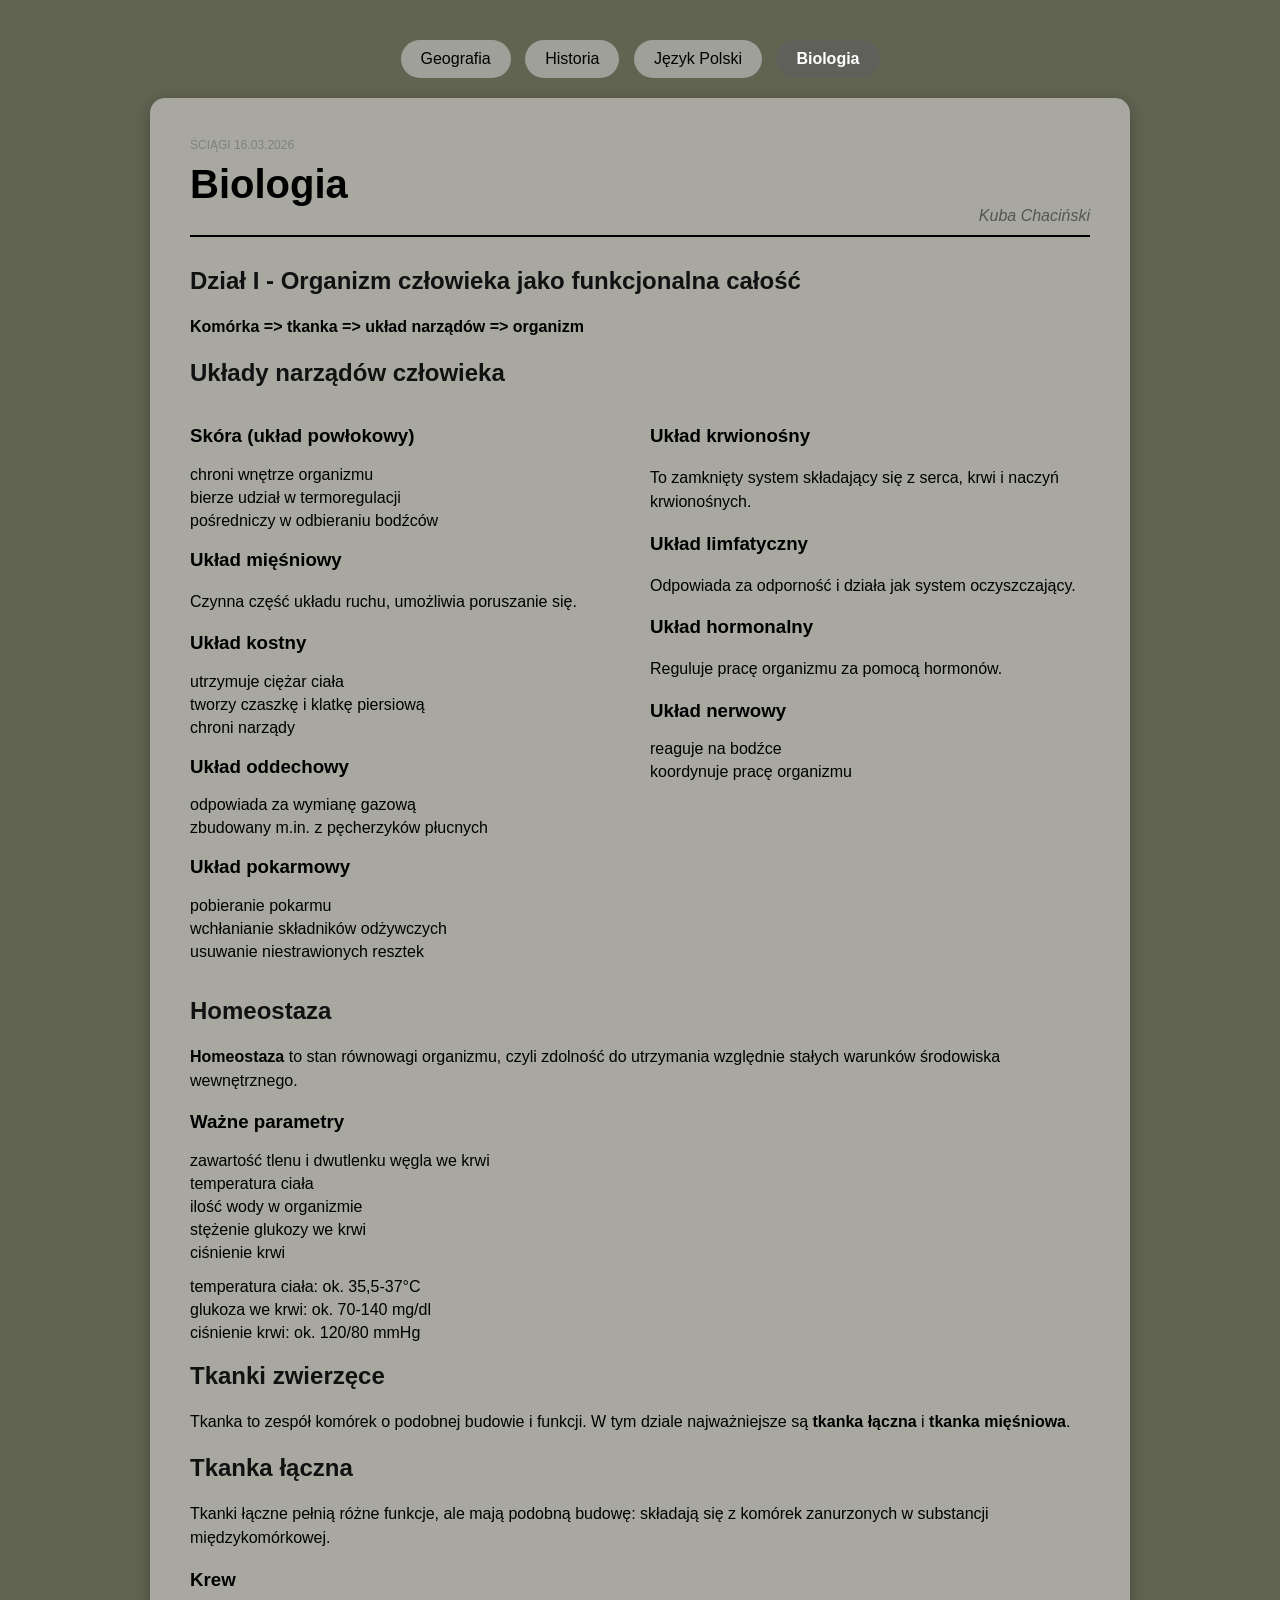
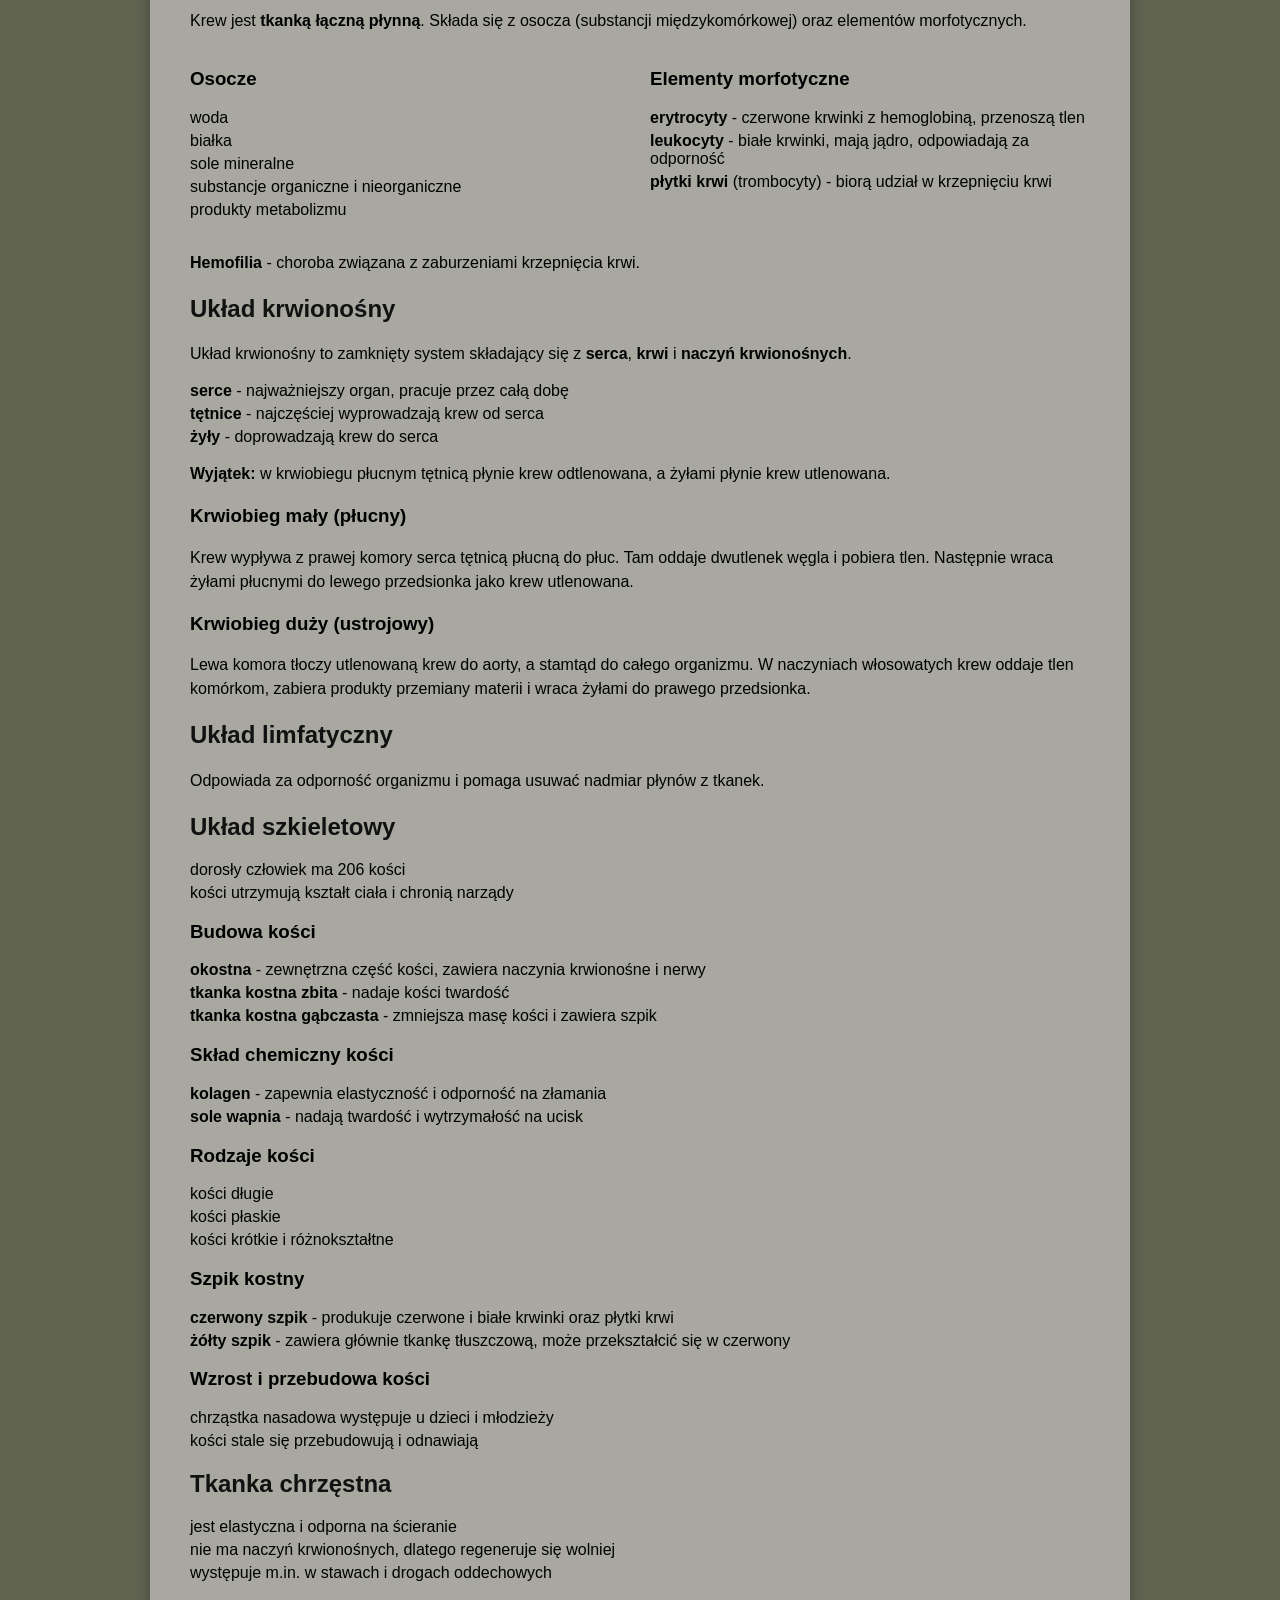
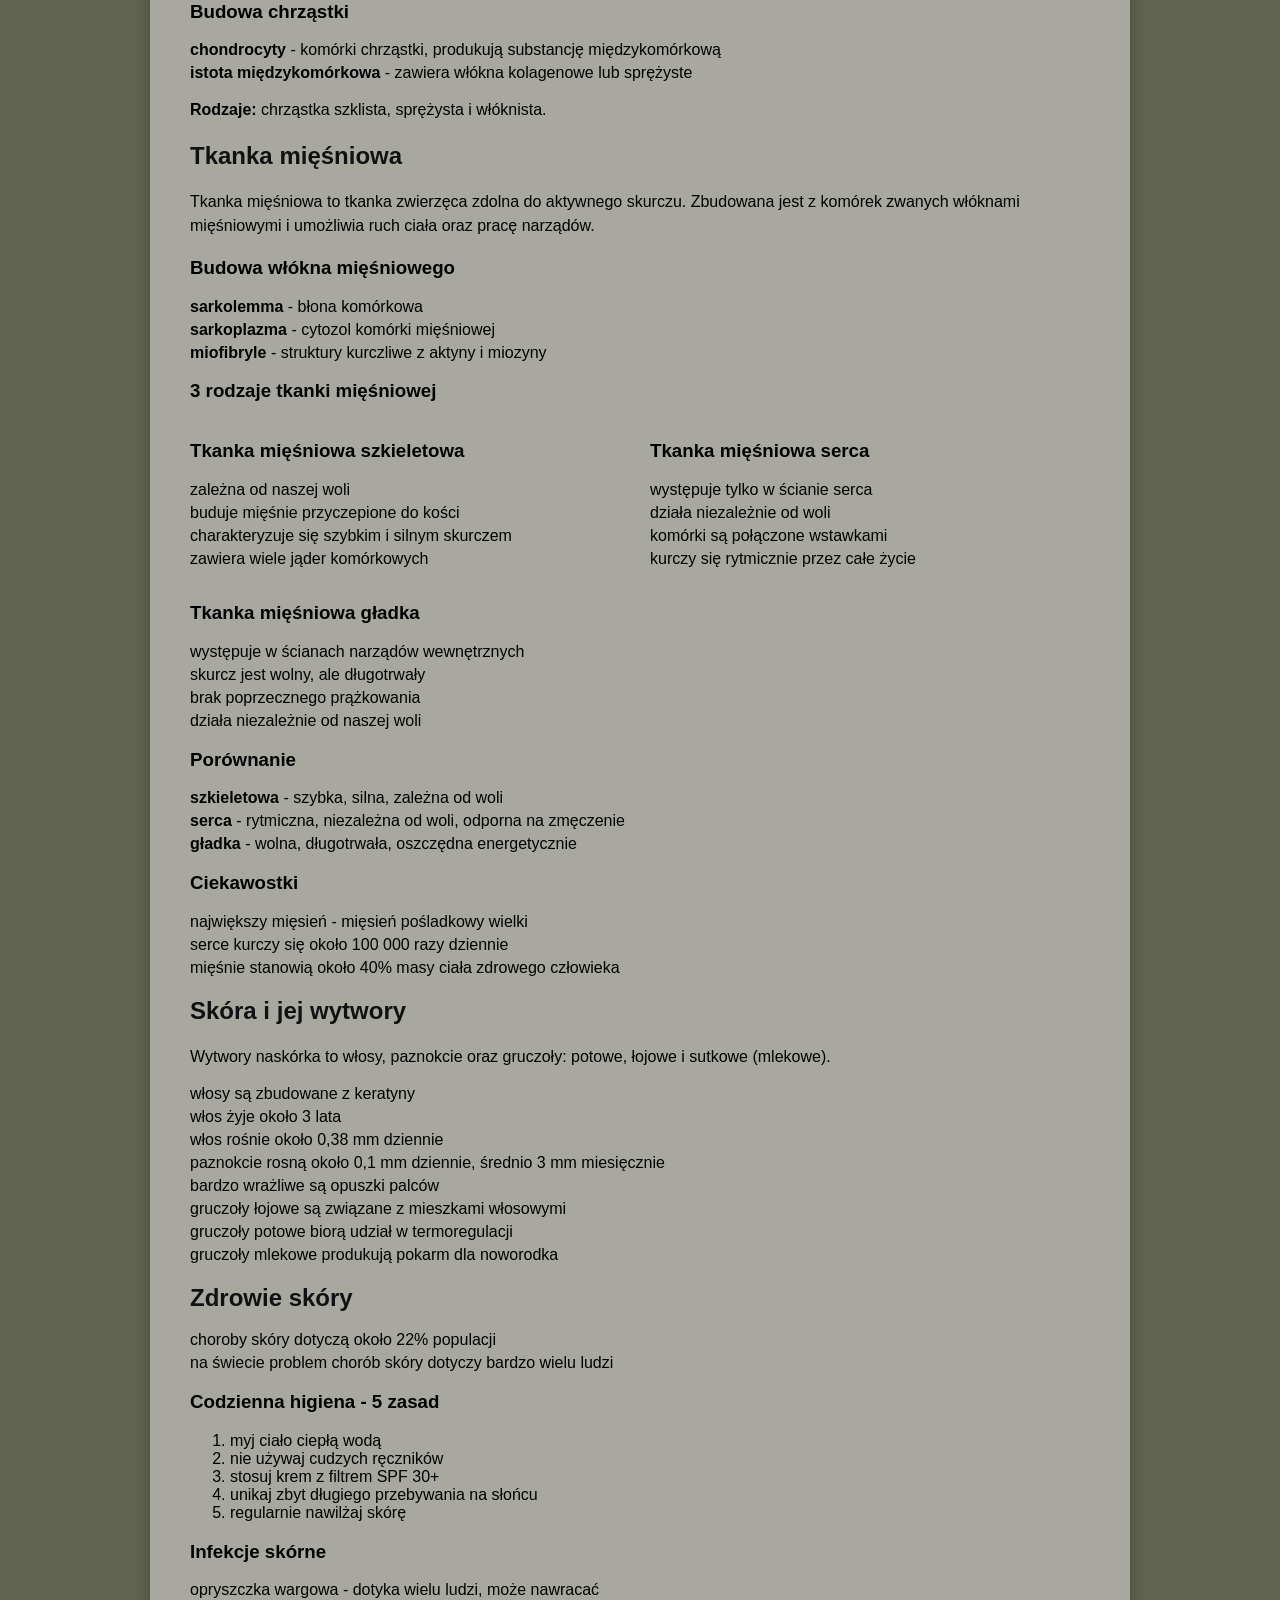
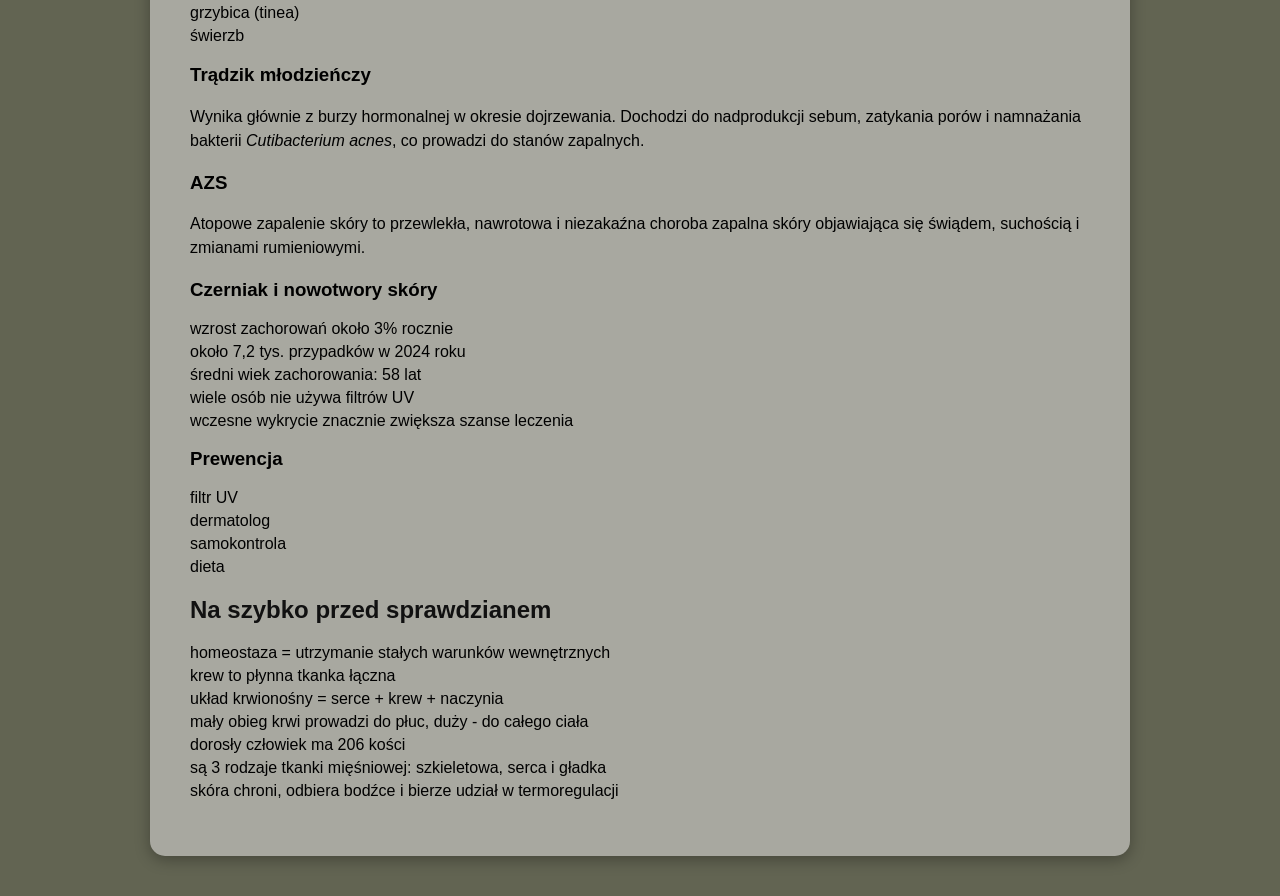
==== biologia.html @ c4ac47d4 "dodanie biologii" ====
<!doctype html>
<html lang="pl">
  <head>
    <meta charset="UTF-8" />
    <meta name="viewport" content="width=device-width, initial-scale=1.0" />
    <meta name="google" content="notranslate" />
    <title>Kuba Chaciński - Biologia</title>
    <link rel="stylesheet" href="style.css" />
  </head>
  <body>
    <nav class="subject-nav">
      <a href="index.html">Geografia</a>
      <a href="historia.html">Historia</a>
      <a href="polski.html">Język Polski</a>
      <a href="biologia.html" class="active">Biologia</a>
    </nav>

    <div class="paper" contenteditable="true">
      <header class="paper-header">
        <div class="header-top">
          <span class="brand">ŚCIĄGI</span>
          <span class="date">16.03.2026</span>
        </div>
        <div class="main-title">
          <h1>Biologia</h1>
          <div class="Kuba-name">Kuba Chaciński</div>
        </div>
      </header>

      <div class="content-body">
        <section>
          <h2>Dział I - Organizm człowieka jako funkcjonalna całość</h2>
          <p><b>Komórka => tkanka => układ narządów => organizm</b></p>
        </section>

        <section>
          <h2>Układy narządów człowieka</h2>
          <div class="two-columns">
            <div>
              <h3>Skóra (układ powłokowy)</h3>
              <ul>
                <li>chroni wnętrze organizmu</li>
                <li>bierze udział w termoregulacji</li>
                <li>pośredniczy w odbieraniu bodźców</li>
              </ul>

              <h3>Układ mięśniowy</h3>
              <p>Czynna część układu ruchu, umożliwia poruszanie się.</p>

              <h3>Układ kostny</h3>
              <ul>
                <li>utrzymuje ciężar ciała</li>
                <li>tworzy czaszkę i klatkę piersiową</li>
                <li>chroni narządy</li>
              </ul>

              <h3>Układ oddechowy</h3>
              <ul>
                <li>odpowiada za wymianę gazową</li>
                <li>zbudowany m.in. z pęcherzyków płucnych</li>
              </ul>

              <h3>Układ pokarmowy</h3>
              <ul>
                <li>pobieranie pokarmu</li>
                <li>wchłanianie składników odżywczych</li>
                <li>usuwanie niestrawionych resztek</li>
              </ul>
            </div>

            <div>
              <h3>Układ krwionośny</h3>
              <p>
                To zamknięty system składający się z serca, krwi i naczyń
                krwionośnych.
              </p>

              <h3>Układ limfatyczny</h3>
              <p>Odpowiada za odporność i działa jak system oczyszczający.</p>

              <h3>Układ hormonalny</h3>
              <p>Reguluje pracę organizmu za pomocą hormonów.</p>

              <h3>Układ nerwowy</h3>
              <ul>
                <li>reaguje na bodźce</li>
                <li>koordynuje pracę organizmu</li>
              </ul>
            </div>
          </div>
        </section>

        <section>
          <h2>Homeostaza</h2>
          <p>
            <b>Homeostaza</b> to stan równowagi organizmu, czyli zdolność do
            utrzymania względnie stałych warunków środowiska wewnętrznego.
          </p>
          <h3>Ważne parametry</h3>
          <ul>
            <li>zawartość tlenu i dwutlenku węgla we krwi</li>
            <li>temperatura ciała</li>
            <li>ilość wody w organizmie</li>
            <li>stężenie glukozy we krwi</li>
            <li>ciśnienie krwi</li>
          </ul>
          <ul>
            <li>temperatura ciała: ok. 35,5-37°C</li>
            <li>glukoza we krwi: ok. 70-140 mg/dl</li>
            <li>ciśnienie krwi: ok. 120/80 mmHg</li>
          </ul>
        </section>

        <section>
          <h2>Tkanki zwierzęce</h2>
          <p>
            Tkanka to zespół komórek o podobnej budowie i funkcji. W tym dziale
            najważniejsze są <b>tkanka łączna</b> i <b>tkanka mięśniowa</b>.
          </p>
        </section>

        <section>
          <h2>Tkanka łączna</h2>
          <p>
            Tkanki łączne pełnią różne funkcje, ale mają podobną budowę:
            składają się z komórek zanurzonych w substancji międzykomórkowej.
          </p>
          <h3>Krew</h3>
          <p>
            Krew jest <b>tkanką łączną płynną</b>. Składa się z osocza
            (substancji międzykomórkowej) oraz elementów morfotycznych.
          </p>
          <div class="two-columns">
            <div>
              <h3>Osocze</h3>
              <ul>
                <li>woda</li>
                <li>białka</li>
                <li>sole mineralne</li>
                <li>substancje organiczne i nieorganiczne</li>
                <li>produkty metabolizmu</li>
              </ul>
            </div>
            <div>
              <h3>Elementy morfotyczne</h3>
              <ul>
                <li>
                  <b>erytrocyty</b> - czerwone krwinki z hemoglobiną, przenoszą
                  tlen
                </li>
                <li>
                  <b>leukocyty</b> - białe krwinki, mają jądro, odpowiadają za
                  odporność
                </li>
                <li>
                  <b>płytki krwi</b> (trombocyty) - biorą udział w krzepnięciu
                  krwi
                </li>
              </ul>
            </div>
          </div>
          <p>
            <b>Hemofilia</b> - choroba związana z zaburzeniami krzepnięcia krwi.
          </p>
        </section>

        <section>
          <h2>Układ krwionośny</h2>
          <p>
            Układ krwionośny to zamknięty system składający się z <b>serca</b>,
            <b>krwi</b> i <b>naczyń krwionośnych</b>.
          </p>
          <ul>
            <li><b>serce</b> - najważniejszy organ, pracuje przez całą dobę</li>
            <li><b>tętnice</b> - najczęściej wyprowadzają krew od serca</li>
            <li><b>żyły</b> - doprowadzają krew do serca</li>
          </ul>
          <p>
            <b>Wyjątek:</b> w krwiobiegu płucnym tętnicą płynie krew
            odtlenowana, a żyłami płynie krew utlenowana.
          </p>

          <h3>Krwiobieg mały (płucny)</h3>
          <p>
            Krew wypływa z prawej komory serca tętnicą płucną do płuc. Tam
            oddaje dwutlenek węgla i pobiera tlen. Następnie wraca żyłami
            płucnymi do lewego przedsionka jako krew utlenowana.
          </p>

          <h3>Krwiobieg duży (ustrojowy)</h3>
          <p>
            Lewa komora tłoczy utlenowaną krew do aorty, a stamtąd do całego
            organizmu. W naczyniach włosowatych krew oddaje tlen komórkom,
            zabiera produkty przemiany materii i wraca żyłami do prawego
            przedsionka.
          </p>
        </section>

        <section>
          <h2>Układ limfatyczny</h2>
          <p>
            Odpowiada za odporność organizmu i pomaga usuwać nadmiar płynów z
            tkanek.
          </p>
        </section>

        <section>
          <h2>Układ szkieletowy</h2>
          <ul>
            <li>dorosły człowiek ma 206 kości</li>
            <li>kości utrzymują kształt ciała i chronią narządy</li>
          </ul>

          <h3>Budowa kości</h3>
          <ul>
            <li>
              <b>okostna</b> - zewnętrzna część kości, zawiera naczynia
              krwionośne i nerwy
            </li>
            <li><b>tkanka kostna zbita</b> - nadaje kości twardość</li>
            <li>
              <b>tkanka kostna gąbczasta</b> - zmniejsza masę kości i zawiera
              szpik
            </li>
          </ul>

          <h3>Skład chemiczny kości</h3>
          <ul>
            <li>
              <b>kolagen</b> - zapewnia elastyczność i odporność na złamania
            </li>
            <li>
              <b>sole wapnia</b> - nadają twardość i wytrzymałość na ucisk
            </li>
          </ul>

          <h3>Rodzaje kości</h3>
          <ul>
            <li>kości długie</li>
            <li>kości płaskie</li>
            <li>kości krótkie i różnokształtne</li>
          </ul>

          <h3>Szpik kostny</h3>
          <ul>
            <li>
              <b>czerwony szpik</b> - produkuje czerwone i białe krwinki oraz
              płytki krwi
            </li>
            <li>
              <b>żółty szpik</b> - zawiera głównie tkankę tłuszczową, może
              przekształcić się w czerwony
            </li>
          </ul>

          <h3>Wzrost i przebudowa kości</h3>
          <ul>
            <li>chrząstka nasadowa występuje u dzieci i młodzieży</li>
            <li>kości stale się przebudowują i odnawiają</li>
          </ul>
        </section>

        <section>
          <h2>Tkanka chrzęstna</h2>
          <ul>
            <li>jest elastyczna i odporna na ścieranie</li>
            <li>nie ma naczyń krwionośnych, dlatego regeneruje się wolniej</li>
            <li>występuje m.in. w stawach i drogach oddechowych</li>
          </ul>
          <h3>Budowa chrząstki</h3>
          <ul>
            <li>
              <b>chondrocyty</b> - komórki chrząstki, produkują substancję
              międzykomórkową
            </li>
            <li>
              <b>istota międzykomórkowa</b> - zawiera włókna kolagenowe lub
              sprężyste
            </li>
          </ul>
          <p><b>Rodzaje:</b> chrząstka szklista, sprężysta i włóknista.</p>
        </section>

        <section>
          <h2>Tkanka mięśniowa</h2>
          <p>
            Tkanka mięśniowa to tkanka zwierzęca zdolna do aktywnego skurczu.
            Zbudowana jest z komórek zwanych włóknami mięśniowymi i umożliwia
            ruch ciała oraz pracę narządów.
          </p>

          <h3>Budowa włókna mięśniowego</h3>
          <ul>
            <li><b>sarkolemma</b> - błona komórkowa</li>
            <li><b>sarkoplazma</b> - cytozol komórki mięśniowej</li>
            <li><b>miofibryle</b> - struktury kurczliwe z aktyny i miozyny</li>
          </ul>

          <h3>3 rodzaje tkanki mięśniowej</h3>
          <div class="two-columns">
            <div>
              <h3>Tkanka mięśniowa szkieletowa</h3>
              <ul>
                <li>zależna od naszej woli</li>
                <li>buduje mięśnie przyczepione do kości</li>
                <li>charakteryzuje się szybkim i silnym skurczem</li>
                <li>zawiera wiele jąder komórkowych</li>
              </ul>
            </div>
            <div>
              <h3>Tkanka mięśniowa serca</h3>
              <ul>
                <li>występuje tylko w ścianie serca</li>
                <li>działa niezależnie od woli</li>
                <li>komórki są połączone wstawkami</li>
                <li>kurczy się rytmicznie przez całe życie</li>
              </ul>
            </div>
          </div>
          <h3>Tkanka mięśniowa gładka</h3>
          <ul>
            <li>występuje w ścianach narządów wewnętrznych</li>
            <li>skurcz jest wolny, ale długotrwały</li>
            <li>brak poprzecznego prążkowania</li>
            <li>działa niezależnie od naszej woli</li>
          </ul>

          <h3>Porównanie</h3>
          <ul>
            <li><b>szkieletowa</b> - szybka, silna, zależna od woli</li>
            <li>
              <b>serca</b> - rytmiczna, niezależna od woli, odporna na zmęczenie
            </li>
            <li><b>gładka</b> - wolna, długotrwała, oszczędna energetycznie</li>
          </ul>

          <h3>Ciekawostki</h3>
          <ul>
            <li>największy mięsień - mięsień pośladkowy wielki</li>
            <li>serce kurczy się około 100 000 razy dziennie</li>
            <li>mięśnie stanowią około 40% masy ciała zdrowego człowieka</li>
          </ul>
        </section>

        <section>
          <h2>Skóra i jej wytwory</h2>
          <p>
            Wytwory naskórka to włosy, paznokcie oraz gruczoły: potowe, łojowe i
            sutkowe (mlekowe).
          </p>
          <ul>
            <li>włosy są zbudowane z keratyny</li>
            <li>włos żyje około 3 lata</li>
            <li>włos rośnie około 0,38 mm dziennie</li>
            <li>
              paznokcie rosną około 0,1 mm dziennie, średnio 3 mm miesięcznie
            </li>
            <li>bardzo wrażliwe są opuszki palców</li>
            <li>gruczoły łojowe są związane z mieszkami włosowymi</li>
            <li>gruczoły potowe biorą udział w termoregulacji</li>
            <li>gruczoły mlekowe produkują pokarm dla noworodka</li>
          </ul>
        </section>

        <section>
          <h2>Zdrowie skóry</h2>
          <ul>
            <li>choroby skóry dotyczą około 22% populacji</li>
            <li>na świecie problem chorób skóry dotyczy bardzo wielu ludzi</li>
          </ul>

          <h3>Codzienna higiena - 5 zasad</h3>
          <ol>
            <li>myj ciało ciepłą wodą</li>
            <li>nie używaj cudzych ręczników</li>
            <li>stosuj krem z filtrem SPF 30+</li>
            <li>unikaj zbyt długiego przebywania na słońcu</li>
            <li>regularnie nawilżaj skórę</li>
          </ol>

          <h3>Infekcje skórne</h3>
          <ul>
            <li>opryszczka wargowa - dotyka wielu ludzi, może nawracać</li>
            <li>grzybica (tinea)</li>
            <li>świerzb</li>
          </ul>

          <h3>Trądzik młodzieńczy</h3>
          <p>
            Wynika głównie z burzy hormonalnej w okresie dojrzewania. Dochodzi
            do nadprodukcji sebum, zatykania porów i namnażania bakterii
            <i>Cutibacterium acnes</i>, co prowadzi do stanów zapalnych.
          </p>

          <h3>AZS</h3>
          <p>
            Atopowe zapalenie skóry to przewlekła, nawrotowa i niezakaźna
            choroba zapalna skóry objawiająca się świądem, suchością i zmianami
            rumieniowymi.
          </p>

          <h3>Czerniak i nowotwory skóry</h3>
          <ul>
            <li>wzrost zachorowań około 3% rocznie</li>
            <li>około 7,2 tys. przypadków w 2024 roku</li>
            <li>średni wiek zachorowania: 58 lat</li>
            <li>wiele osób nie używa filtrów UV</li>
            <li>wczesne wykrycie znacznie zwiększa szanse leczenia</li>
          </ul>

          <h3>Prewencja</h3>
          <ul>
            <li>filtr UV</li>
            <li>dermatolog</li>
            <li>samokontrola</li>
            <li>dieta</li>
          </ul>
        </section>

        <section>
          <h2>Na szybko przed sprawdzianem</h2>
          <ul>
            <li>homeostaza = utrzymanie stałych warunków wewnętrznych</li>
            <li>krew to płynna tkanka łączna</li>
            <li>układ krwionośny = serce + krew + naczynia</li>
            <li>mały obieg krwi prowadzi do płuc, duży - do całego ciała</li>
            <li>dorosły człowiek ma 206 kości</li>
            <li>są 3 rodzaje tkanki mięśniowej: szkieletowa, serca i gładka</li>
            <li>
              skóra chroni, odbiera bodźce i bierze udział w termoregulacji
            </li>
          </ul>
        </section>
      </div>
    </div>
  </body>
</html>
---- style.css ----
html,
body {
  background-color: rgb(98, 100, 82);
  color: black;
  font-family: Arial, sans-serif;
  margin: 0;
  padding: 20px;
}

.subject-nav {
  text-align: center;
  margin-bottom: 20px;
}

.subject-nav a {
  text-decoration: none;
  color: black;
  background-color: #a0a09a;
  padding: 10px 20px;
  border-radius: 20px;
  margin: 0 5px;
  display: inline-block;
}

.subject-nav a:hover {
  transition: 300ms;
  background-color: #b0b0aa;
}

.subject-nav a.active {
  background-color: #60605a;
  color: white;
  font-weight: bold;
  border-color: #444;
}

.paper {
  padding: 40px;
  background-color: #a8a8a0;
  border-radius: 15px;
  box-shadow: 0 4px 15px rgba(0, 0, 0, 0.3);
  max-width: 900px;
  margin: 0 auto;
}

.paper-header {
  border-bottom: 2px solid black;
  margin-bottom: 30px;
  padding-bottom: 10px;
}

.header-top {
  color: gray;
  font-size: 12px;
  margin-bottom: 10px;
}

.main-title h1 {
  font-size: 40px;
  margin: 0;
}

.Kuba-name {
  text-align: right;
  font-style: italic;
  color: #555;
}

h2 {
  color: #111;
}
p {
  line-height: 1.5;
}

ul {
  list-style-type: none;
  padding-left: 0;
}

ul li {
  margin-bottom: 5px;
}

.two-columns {
  display: grid;
  grid-template-columns: 1fr 1fr;
  gap: 20px;
}

.empty-notes {
  text-align: center;
  color: #888;
}

h1 {
  margin-bottom: 30px;
  font-size: 2rem;
}
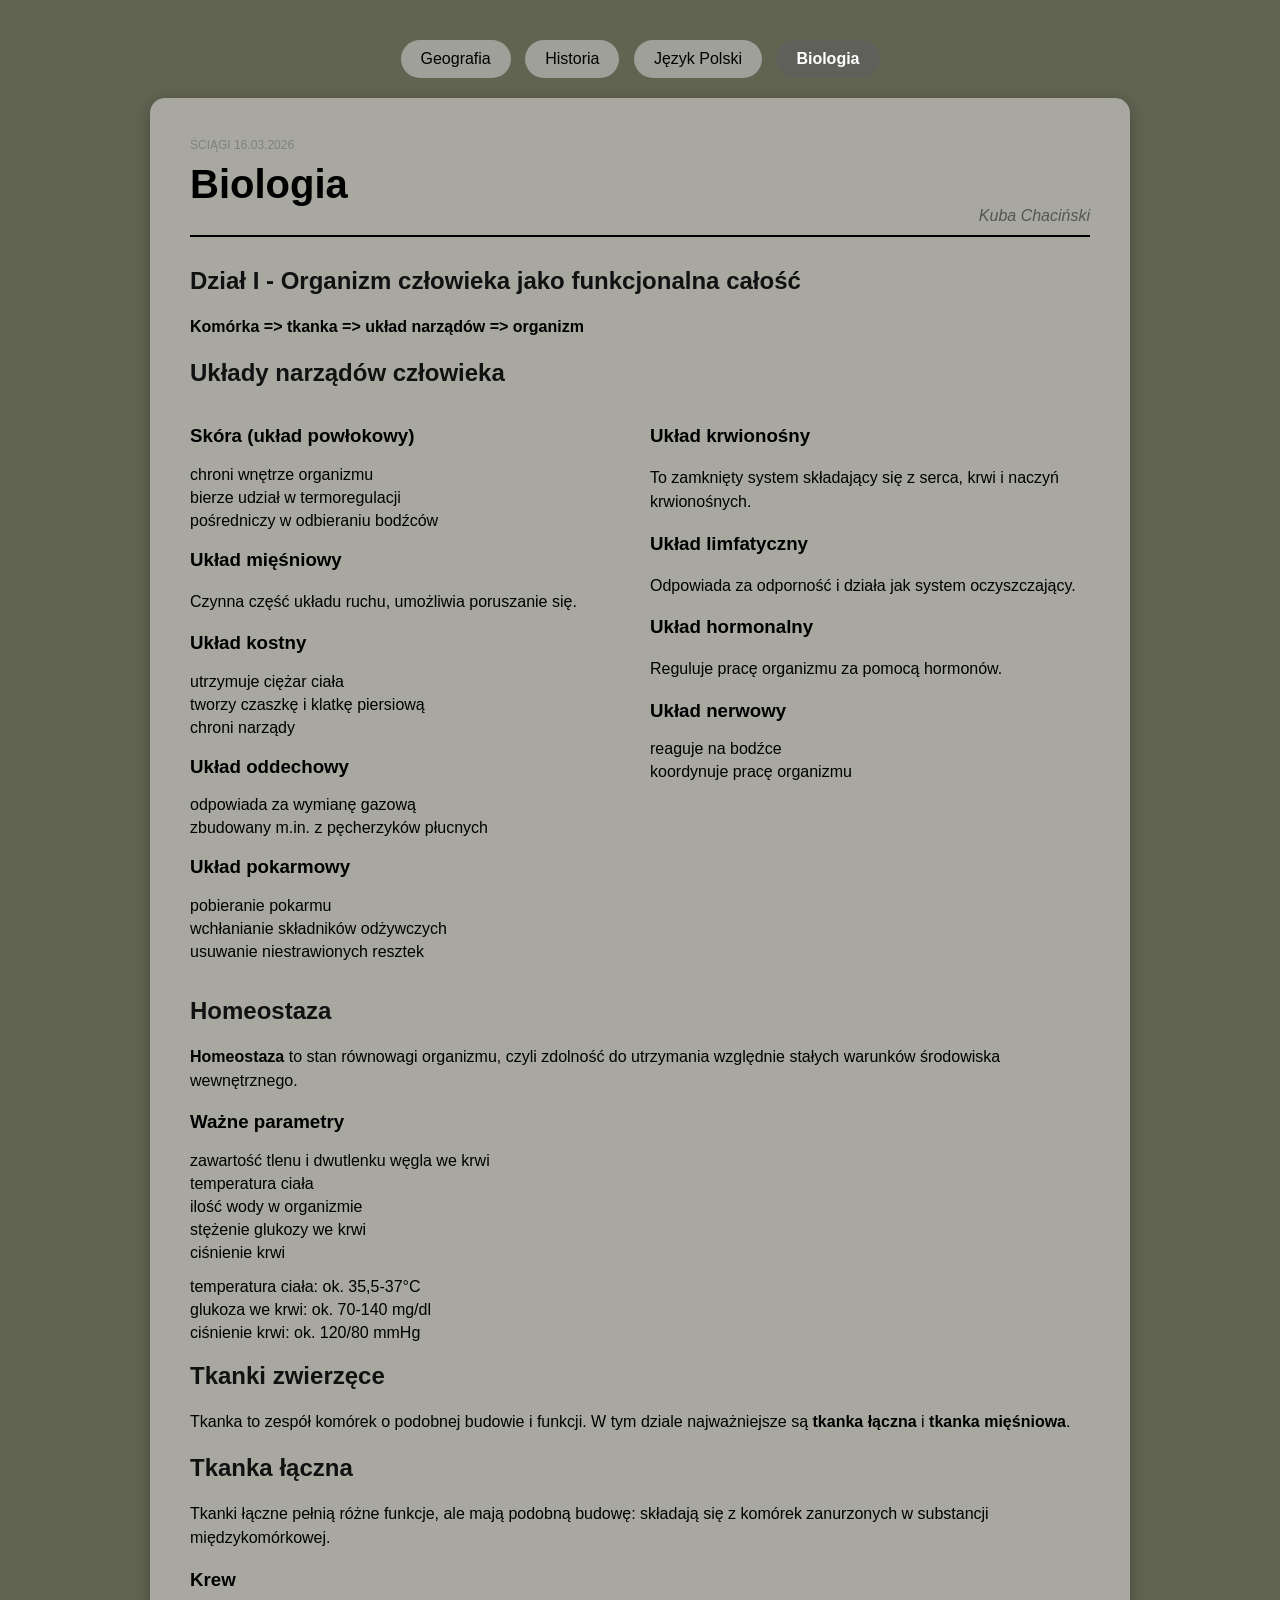
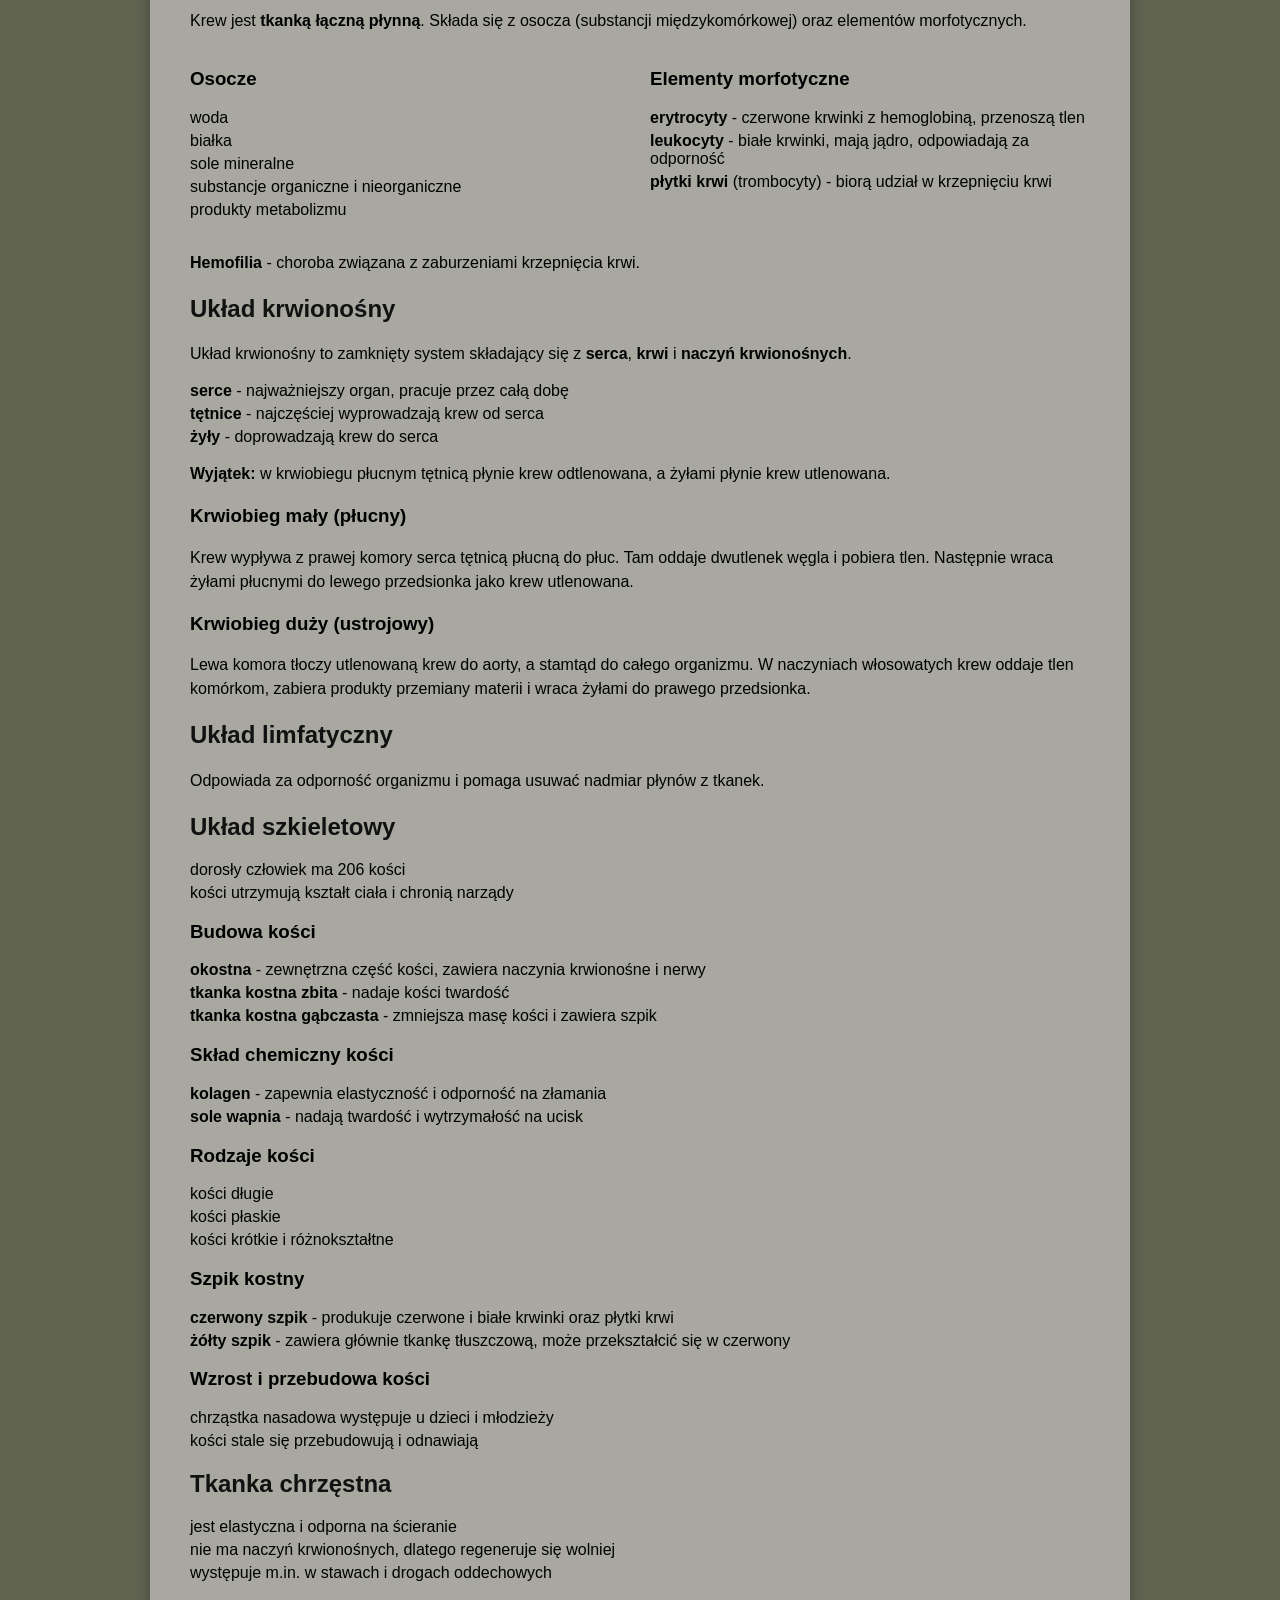
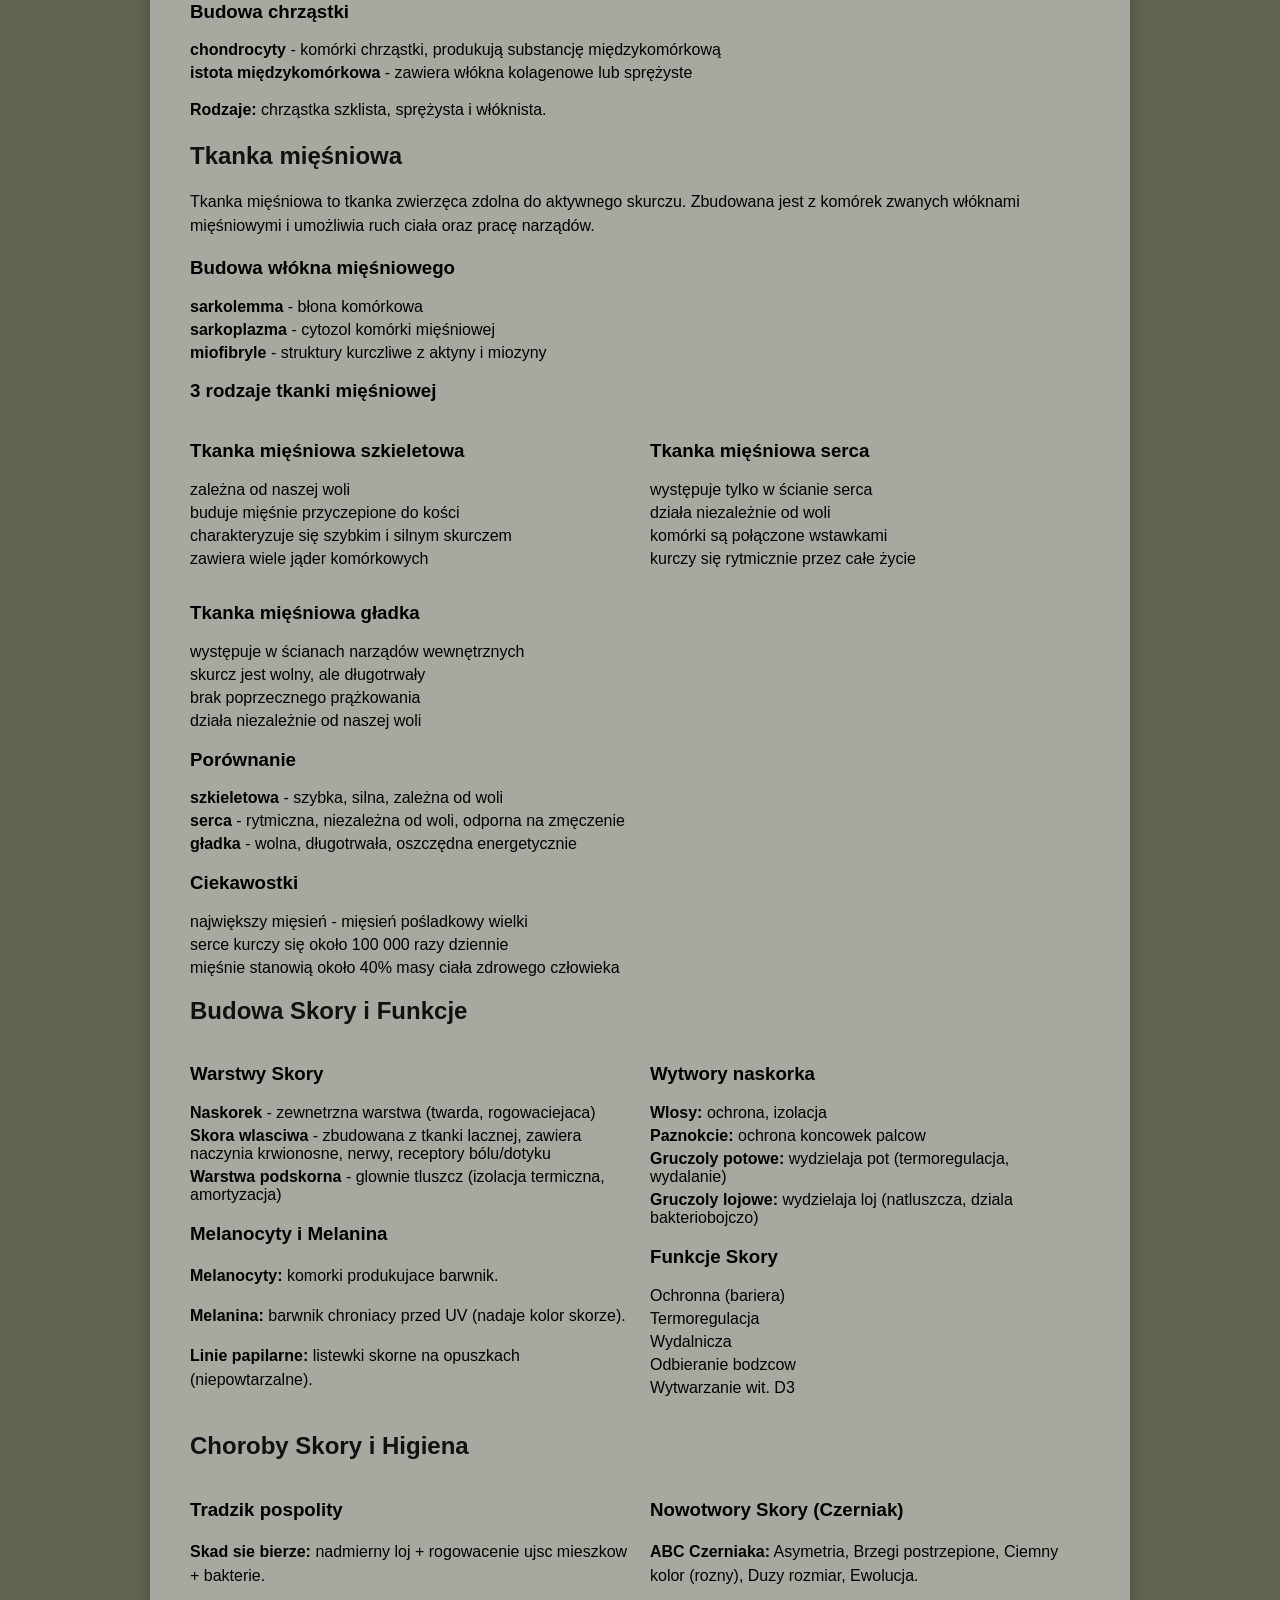
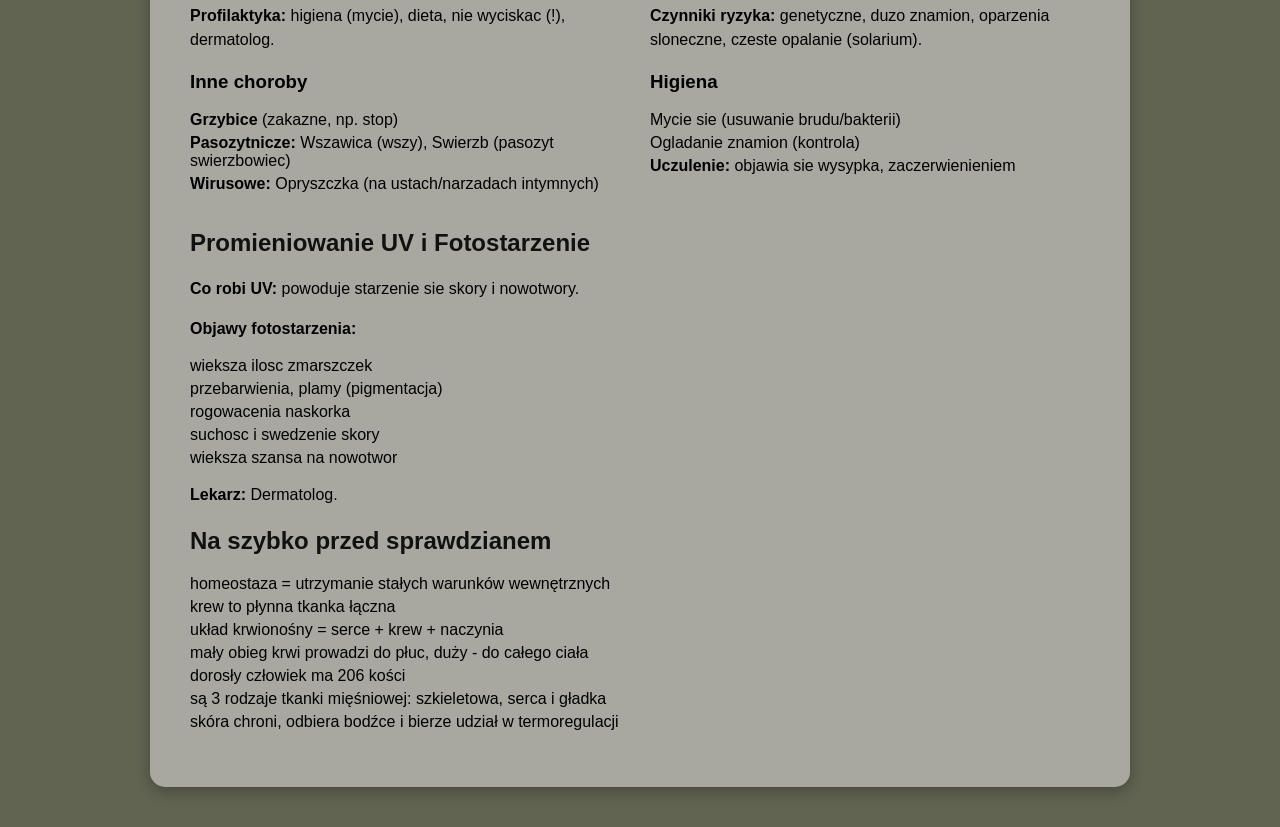
==== commit b5456e41: "notatki z biologii na teamt skory" ====
--- a/biologia.html
+++ b/biologia.html
@@ -343,78 +343,117 @@
         </section>
 
         <section>
-          <h2>Skóra i jej wytwory</h2>
-          <p>
-            Wytwory naskórka to włosy, paznokcie oraz gruczoły: potowe, łojowe i
-            sutkowe (mlekowe).
-          </p>
-          <ul>
-            <li>włosy są zbudowane z keratyny</li>
-            <li>włos żyje około 3 lata</li>
-            <li>włos rośnie około 0,38 mm dziennie</li>
-            <li>
-              paznokcie rosną około 0,1 mm dziennie, średnio 3 mm miesięcznie
-            </li>
-            <li>bardzo wrażliwe są opuszki palców</li>
-            <li>gruczoły łojowe są związane z mieszkami włosowymi</li>
-            <li>gruczoły potowe biorą udział w termoregulacji</li>
-            <li>gruczoły mlekowe produkują pokarm dla noworodka</li>
-          </ul>
-        </section>
-
-        <section>
-          <h2>Zdrowie skóry</h2>
-          <ul>
-            <li>choroby skóry dotyczą około 22% populacji</li>
-            <li>na świecie problem chorób skóry dotyczy bardzo wielu ludzi</li>
-          </ul>
-
-          <h3>Codzienna higiena - 5 zasad</h3>
-          <ol>
-            <li>myj ciało ciepłą wodą</li>
-            <li>nie używaj cudzych ręczników</li>
-            <li>stosuj krem z filtrem SPF 30+</li>
-            <li>unikaj zbyt długiego przebywania na słońcu</li>
-            <li>regularnie nawilżaj skórę</li>
-          </ol>
-
-          <h3>Infekcje skórne</h3>
-          <ul>
-            <li>opryszczka wargowa - dotyka wielu ludzi, może nawracać</li>
-            <li>grzybica (tinea)</li>
-            <li>świerzb</li>
-          </ul>
-
-          <h3>Trądzik młodzieńczy</h3>
-          <p>
-            Wynika głównie z burzy hormonalnej w okresie dojrzewania. Dochodzi
-            do nadprodukcji sebum, zatykania porów i namnażania bakterii
-            <i>Cutibacterium acnes</i>, co prowadzi do stanów zapalnych.
-          </p>
-
-          <h3>AZS</h3>
-          <p>
-            Atopowe zapalenie skóry to przewlekła, nawrotowa i niezakaźna
-            choroba zapalna skóry objawiająca się świądem, suchością i zmianami
-            rumieniowymi.
-          </p>
-
-          <h3>Czerniak i nowotwory skóry</h3>
-          <ul>
-            <li>wzrost zachorowań około 3% rocznie</li>
-            <li>około 7,2 tys. przypadków w 2024 roku</li>
-            <li>średni wiek zachorowania: 58 lat</li>
-            <li>wiele osób nie używa filtrów UV</li>
-            <li>wczesne wykrycie znacznie zwiększa szanse leczenia</li>
-          </ul>
-
-          <h3>Prewencja</h3>
-          <ul>
-            <li>filtr UV</li>
-            <li>dermatolog</li>
-            <li>samokontrola</li>
-            <li>dieta</li>
-          </ul>
+          <h2>Budowa Skory i Funkcje</h2>
+          <div class="two-columns">
+            <div>
+              <h3>Warstwy Skory</h3>
+              <ul>
+                <li>
+                  <b>Naskorek</b> - zewnetrzna warstwa (twarda, rogowaciejaca)
+                </li>
+                <li>
+                  <b>Skora wlasciwa</b> - zbudowana z tkanki lacznej, zawiera
+                  naczynia krwionosne, nerwy, receptory bólu/dotyku
+                </li>
+                <li>
+                  <b>Warstwa podskorna</b> - glownie tluszcz (izolacja
+                  termiczna, amortyzacja)
+                </li>
+              </ul>
+              <h3>Melanocyty i Melanina</h3>
+              <p><b>Melanocyty:</b> komorki produkujace barwnik.</p>
+              <p>
+                <b>Melanina:</b> barwnik chroniacy przed UV (nadaje kolor
+                skorze).
+              </p>
+              <p>
+                <b>Linie papilarne:</b> listewki skorne na opuszkach
+                (niepowtarzalne).
+              </p>
+            </div>
+            <div>
+              <h3>Wytwory naskorka</h3>
+              <ul>
+                <li><b>Wlosy:</b> ochrona, izolacja</li>
+                <li><b>Paznokcie:</b> ochrona koncowek palcow</li>
+                <li>
+                  <b>Gruczoly potowe:</b> wydzielaja pot (termoregulacja,
+                  wydalanie)
+                </li>
+                <li>
+                  <b>Gruczoly lojowe:</b> wydzielaja loj (natluszcza, dziala
+                  bakteriobojczo)
+                </li>
+              </ul>
+              <h3>Funkcje Skory</h3>
+              <ul>
+                <li>Ochronna (bariera)</li>
+                <li>Termoregulacja</li>
+                <li>Wydalnicza</li>
+                <li>Odbieranie bodzcow</li>
+                <li>Wytwarzanie wit. D3</li>
+              </ul>
+            </div>
+          </div>
+        </section>
+
+        <section>
+          <h2>Choroby Skory i Higiena</h2>
+          <div class="two-columns">
+            <div>
+              <h3>Tradzik pospolity</h3>
+              <p>
+                <b>Skad sie bierze:</b> nadmierny loj + rogowacenie ujsc
+                mieszkow + bakterie.
+              </p>
+              <p>
+                <b>Profilaktyka:</b> higiena (mycie), dieta, nie wyciskac (!),
+                dermatolog.
+              </p>
+              <h3>Inne choroby</h3>
+              <ul>
+                <li><b>Grzybice</b> (zakazne, np. stop)</li>
+                <li>
+                  <b>Pasozytnicze:</b> Wszawica (wszy), Swierzb (pasozyt
+                  swierzbowiec)
+                </li>
+                <li>
+                  <b>Wirusowe:</b> Opryszczka (na ustach/narzadach intymnych)
+                </li>
+              </ul>
+            </div>
+            <div>
+              <h3>Nowotwory Skory (Czerniak)</h3>
+              <p>
+                <b>ABC Czerniaka:</b> Asymetria, Brzegi postrzepione, Ciemny
+                kolor (rozny), Duzy rozmiar, Ewolucja.
+              </p>
+              <p>
+                <b>Czynniki ryzyka:</b> genetyczne, duzo znamion, oparzenia
+                sloneczne, czeste opalanie (solarium).
+              </p>
+              <h3>Higiena</h3>
+              <ul>
+                <li>Mycie sie (usuwanie brudu/bakterii)</li>
+                <li>Ogladanie znamion (kontrola)</li>
+                <li><b>Uczulenie:</b> objawia sie wysypka, zaczerwienieniem</li>
+              </ul>
+            </div>
+          </div>
+        </section>
+
+        <section>
+          <h2>Promieniowanie UV i Fotostarzenie</h2>
+          <p><b>Co robi UV:</b> powoduje starzenie sie skory i nowotwory.</p>
+          <p><b>Objawy fotostarzenia:</b></p>
+          <ul>
+            <li>wieksza ilosc zmarszczek</li>
+            <li>przebarwienia, plamy (pigmentacja)</li>
+            <li>rogowacenia naskorka</li>
+            <li>suchosc i swedzenie skory</li>
+            <li>wieksza szansa na nowotwor</li>
+          </ul>
+          <p><b>Lekarz:</b> Dermatolog.</p>
         </section>
 
         <section>
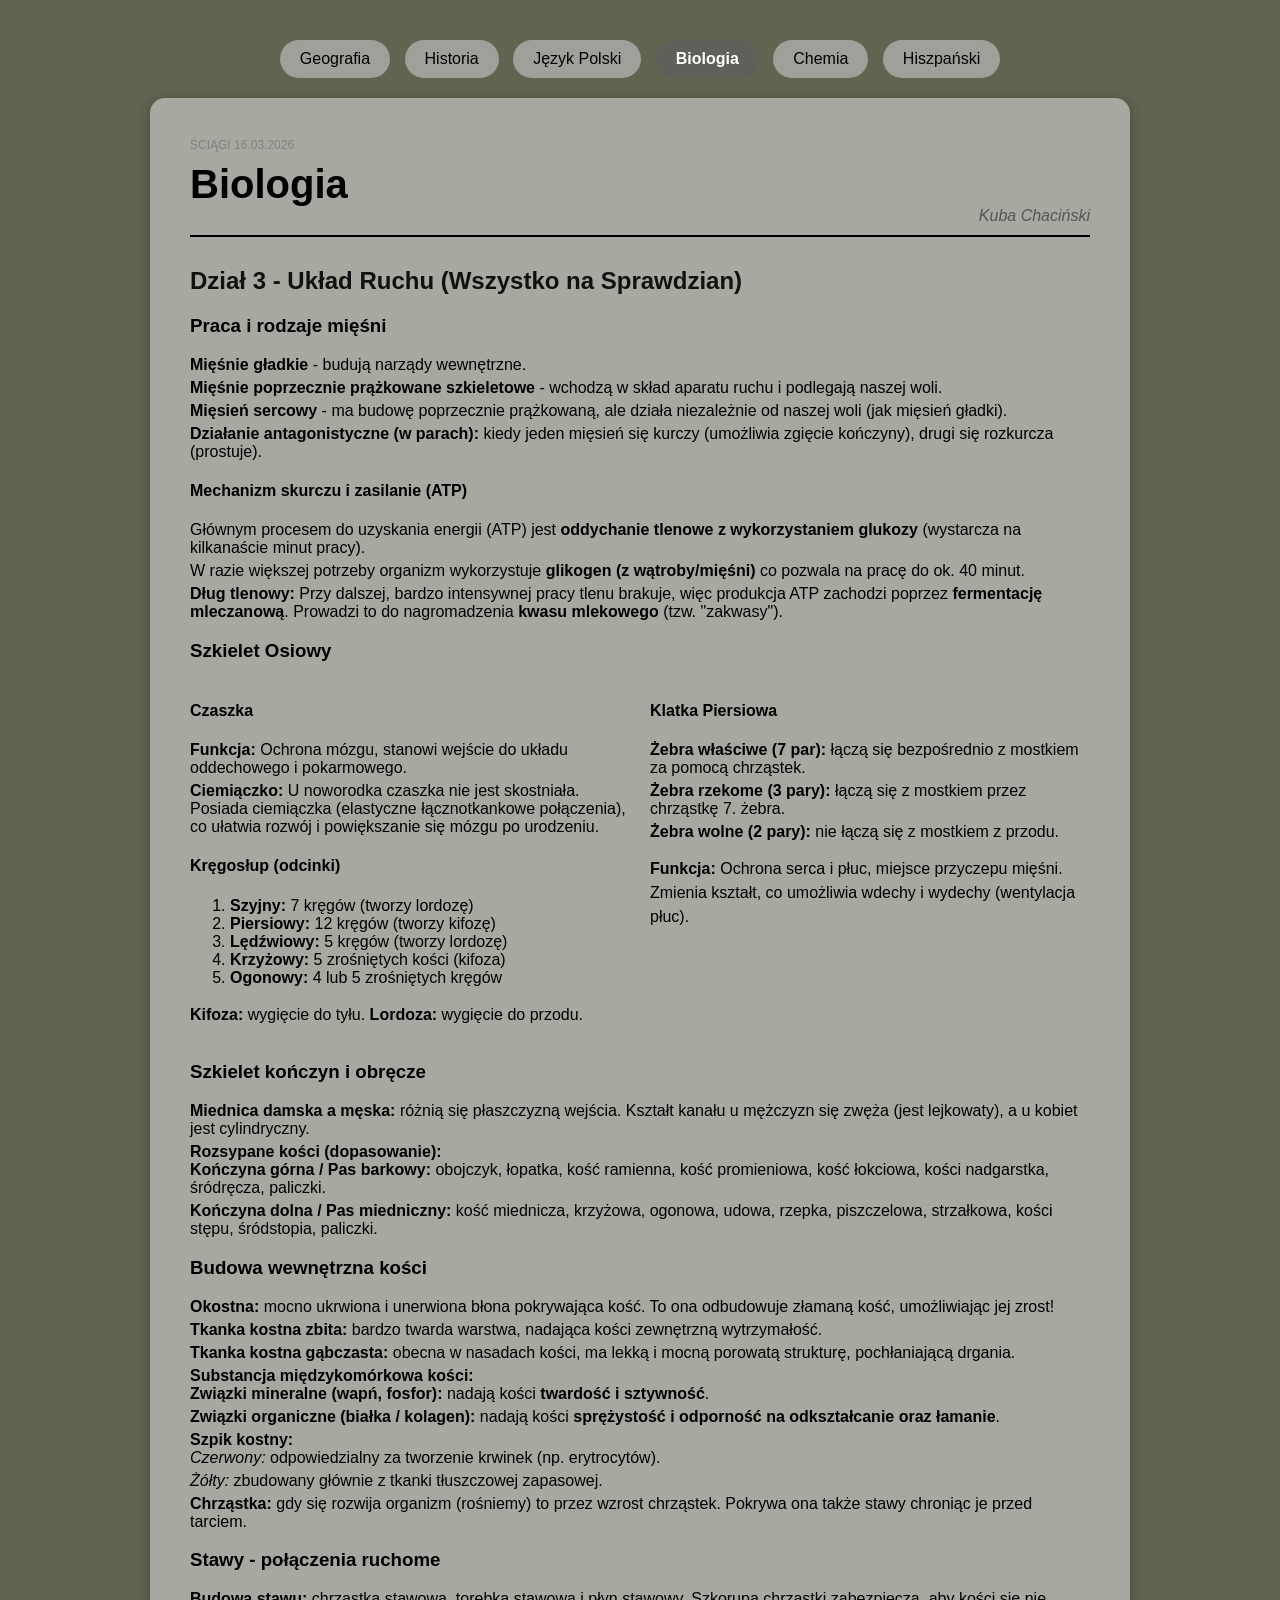
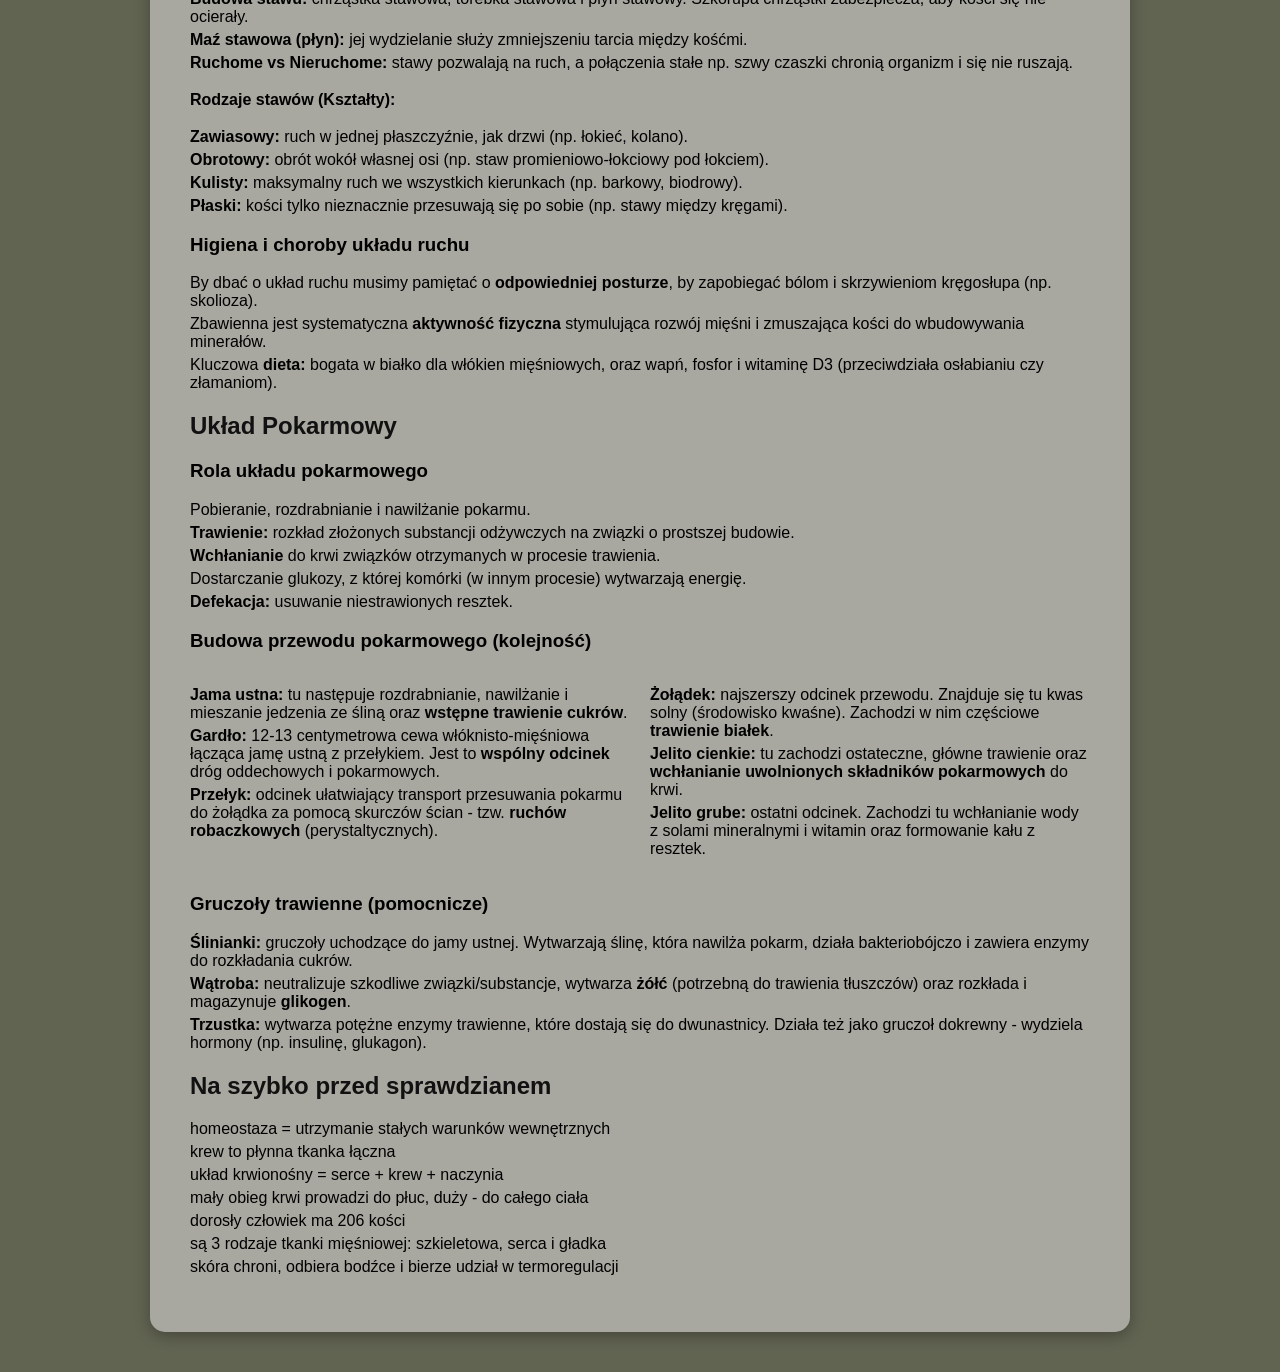
==== commit 4622f0ca: "dodanie hiszpanskiego" ====
--- a/biologia.html
+++ b/biologia.html
@@ -13,6 +13,8 @@
       <a href="historia.html">Historia</a>
       <a href="polski.html">Język Polski</a>
       <a href="biologia.html" class="active">Biologia</a>
+      <a href="chemia.html">Chemia</a>
+      <a href="hiszpanski.html">Hiszpański</a>
     </nav>
 
     <div class="paper" contenteditable="true">
@@ -29,431 +31,306 @@
 
       <div class="content-body">
         <section>
-          <h2>Dział I - Organizm człowieka jako funkcjonalna całość</h2>
-          <p><b>Komórka => tkanka => układ narządów => organizm</b></p>
-        </section>
-
-        <section>
-          <h2>Układy narządów człowieka</h2>
+          <h2>Dział 3 - Układ Ruchu (Wszystko na Sprawdzian)</h2>
+
+          <h3>Praca i rodzaje mięśni</h3>
+          <ul>
+            <li><b>Mięśnie gładkie</b> - budują narządy wewnętrzne.</li>
+            <li>
+              <b>Mięśnie poprzecznie prążkowane szkieletowe</b> - wchodzą w
+              skład aparatu ruchu i podlegają naszej woli.
+            </li>
+            <li>
+              <b>Mięsień sercowy</b> - ma budowę poprzecznie prążkowaną, ale
+              działa niezależnie od naszej woli (jak mięsień gładki).
+            </li>
+            <li>
+              <b>Działanie antagonistyczne (w parach):</b> kiedy jeden mięsień
+              się kurczy (umożliwia zgięcie kończyny), drugi się rozkurcza
+              (prostuje).
+            </li>
+          </ul>
+
+          <h4>Mechanizm skurczu i zasilanie (ATP)</h4>
+          <ul>
+            <li>
+              Głównym procesem do uzyskania energii (ATP) jest
+              <b>oddychanie tlenowe z wykorzystaniem glukozy</b> (wystarcza na
+              kilkanaście minut pracy).
+            </li>
+            <li>
+              W razie większej potrzeby organizm wykorzystuje
+              <b>glikogen (z wątroby/mięśni)</b> co pozwala na pracę do ok. 40
+              minut.
+            </li>
+            <li>
+              <b>Dług tlenowy:</b> Przy dalszej, bardzo intensywnej pracy tlenu
+              brakuje, więc produkcja ATP zachodzi poprzez
+              <b>fermentację mleczanową</b>. Prowadzi to do nagromadzenia
+              <b>kwasu mlekowego</b> (tzw. "zakwasy").
+            </li>
+          </ul>
+
+          <h3>Szkielet Osiowy</h3>
           <div class="two-columns">
             <div>
-              <h3>Skóra (układ powłokowy)</h3>
-              <ul>
-                <li>chroni wnętrze organizmu</li>
-                <li>bierze udział w termoregulacji</li>
-                <li>pośredniczy w odbieraniu bodźców</li>
-              </ul>
-
-              <h3>Układ mięśniowy</h3>
-              <p>Czynna część układu ruchu, umożliwia poruszanie się.</p>
-
-              <h3>Układ kostny</h3>
-              <ul>
-                <li>utrzymuje ciężar ciała</li>
-                <li>tworzy czaszkę i klatkę piersiową</li>
-                <li>chroni narządy</li>
-              </ul>
-
-              <h3>Układ oddechowy</h3>
-              <ul>
-                <li>odpowiada za wymianę gazową</li>
-                <li>zbudowany m.in. z pęcherzyków płucnych</li>
-              </ul>
-
-              <h3>Układ pokarmowy</h3>
-              <ul>
-                <li>pobieranie pokarmu</li>
-                <li>wchłanianie składników odżywczych</li>
-                <li>usuwanie niestrawionych resztek</li>
-              </ul>
-            </div>
-
-            <div>
-              <h3>Układ krwionośny</h3>
+              <h4>Czaszka</h4>
+              <ul>
+                <li>
+                  <b>Funkcja:</b> Ochrona mózgu, stanowi wejście do układu
+                  oddechowego i pokarmowego.
+                </li>
+                <li>
+                  <b>Ciemiączko:</b> U noworodka czaszka nie jest skostniała.
+                  Posiada ciemiączka (elastyczne łącznotkankowe połączenia), co
+                  ułatwia rozwój i powiększanie się mózgu po urodzeniu.
+                </li>
+              </ul>
+              <h4>Kręgosłup (odcinki)</h4>
+              <ol>
+                <li><b>Szyjny:</b> 7 kręgów (tworzy lordozę)</li>
+                <li><b>Piersiowy:</b> 12 kręgów (tworzy kifozę)</li>
+                <li><b>Lędźwiowy:</b> 5 kręgów (tworzy lordozę)</li>
+                <li><b>Krzyżowy:</b> 5 zrośniętych kości (kifoza)</li>
+                <li><b>Ogonowy:</b> 4 lub 5 zrośniętych kręgów</li>
+              </ol>
               <p>
-                To zamknięty system składający się z serca, krwi i naczyń
-                krwionośnych.
-              </p>
-
-              <h3>Układ limfatyczny</h3>
-              <p>Odpowiada za odporność i działa jak system oczyszczający.</p>
-
-              <h3>Układ hormonalny</h3>
-              <p>Reguluje pracę organizmu za pomocą hormonów.</p>
-
-              <h3>Układ nerwowy</h3>
-              <ul>
-                <li>reaguje na bodźce</li>
-                <li>koordynuje pracę organizmu</li>
-              </ul>
-            </div>
-          </div>
-        </section>
-
-        <section>
-          <h2>Homeostaza</h2>
-          <p>
-            <b>Homeostaza</b> to stan równowagi organizmu, czyli zdolność do
-            utrzymania względnie stałych warunków środowiska wewnętrznego.
-          </p>
-          <h3>Ważne parametry</h3>
-          <ul>
-            <li>zawartość tlenu i dwutlenku węgla we krwi</li>
-            <li>temperatura ciała</li>
-            <li>ilość wody w organizmie</li>
-            <li>stężenie glukozy we krwi</li>
-            <li>ciśnienie krwi</li>
-          </ul>
-          <ul>
-            <li>temperatura ciała: ok. 35,5-37°C</li>
-            <li>glukoza we krwi: ok. 70-140 mg/dl</li>
-            <li>ciśnienie krwi: ok. 120/80 mmHg</li>
-          </ul>
-        </section>
-
-        <section>
-          <h2>Tkanki zwierzęce</h2>
-          <p>
-            Tkanka to zespół komórek o podobnej budowie i funkcji. W tym dziale
-            najważniejsze są <b>tkanka łączna</b> i <b>tkanka mięśniowa</b>.
-          </p>
-        </section>
-
-        <section>
-          <h2>Tkanka łączna</h2>
-          <p>
-            Tkanki łączne pełnią różne funkcje, ale mają podobną budowę:
-            składają się z komórek zanurzonych w substancji międzykomórkowej.
-          </p>
-          <h3>Krew</h3>
-          <p>
-            Krew jest <b>tkanką łączną płynną</b>. Składa się z osocza
-            (substancji międzykomórkowej) oraz elementów morfotycznych.
-          </p>
-          <div class="two-columns">
-            <div>
-              <h3>Osocze</h3>
-              <ul>
-                <li>woda</li>
-                <li>białka</li>
-                <li>sole mineralne</li>
-                <li>substancje organiczne i nieorganiczne</li>
-                <li>produkty metabolizmu</li>
-              </ul>
-            </div>
-            <div>
-              <h3>Elementy morfotyczne</h3>
-              <ul>
-                <li>
-                  <b>erytrocyty</b> - czerwone krwinki z hemoglobiną, przenoszą
-                  tlen
-                </li>
-                <li>
-                  <b>leukocyty</b> - białe krwinki, mają jądro, odpowiadają za
-                  odporność
-                </li>
-                <li>
-                  <b>płytki krwi</b> (trombocyty) - biorą udział w krzepnięciu
-                  krwi
-                </li>
-              </ul>
-            </div>
-          </div>
-          <p>
-            <b>Hemofilia</b> - choroba związana z zaburzeniami krzepnięcia krwi.
-          </p>
-        </section>
-
-        <section>
-          <h2>Układ krwionośny</h2>
-          <p>
-            Układ krwionośny to zamknięty system składający się z <b>serca</b>,
-            <b>krwi</b> i <b>naczyń krwionośnych</b>.
-          </p>
-          <ul>
-            <li><b>serce</b> - najważniejszy organ, pracuje przez całą dobę</li>
-            <li><b>tętnice</b> - najczęściej wyprowadzają krew od serca</li>
-            <li><b>żyły</b> - doprowadzają krew do serca</li>
-          </ul>
-          <p>
-            <b>Wyjątek:</b> w krwiobiegu płucnym tętnicą płynie krew
-            odtlenowana, a żyłami płynie krew utlenowana.
-          </p>
-
-          <h3>Krwiobieg mały (płucny)</h3>
-          <p>
-            Krew wypływa z prawej komory serca tętnicą płucną do płuc. Tam
-            oddaje dwutlenek węgla i pobiera tlen. Następnie wraca żyłami
-            płucnymi do lewego przedsionka jako krew utlenowana.
-          </p>
-
-          <h3>Krwiobieg duży (ustrojowy)</h3>
-          <p>
-            Lewa komora tłoczy utlenowaną krew do aorty, a stamtąd do całego
-            organizmu. W naczyniach włosowatych krew oddaje tlen komórkom,
-            zabiera produkty przemiany materii i wraca żyłami do prawego
-            przedsionka.
-          </p>
-        </section>
-
-        <section>
-          <h2>Układ limfatyczny</h2>
-          <p>
-            Odpowiada za odporność organizmu i pomaga usuwać nadmiar płynów z
-            tkanek.
-          </p>
-        </section>
-
-        <section>
-          <h2>Układ szkieletowy</h2>
-          <ul>
-            <li>dorosły człowiek ma 206 kości</li>
-            <li>kości utrzymują kształt ciała i chronią narządy</li>
-          </ul>
-
-          <h3>Budowa kości</h3>
-          <ul>
-            <li>
-              <b>okostna</b> - zewnętrzna część kości, zawiera naczynia
-              krwionośne i nerwy
-            </li>
-            <li><b>tkanka kostna zbita</b> - nadaje kości twardość</li>
-            <li>
-              <b>tkanka kostna gąbczasta</b> - zmniejsza masę kości i zawiera
-              szpik
-            </li>
-          </ul>
-
-          <h3>Skład chemiczny kości</h3>
-          <ul>
-            <li>
-              <b>kolagen</b> - zapewnia elastyczność i odporność na złamania
-            </li>
-            <li>
-              <b>sole wapnia</b> - nadają twardość i wytrzymałość na ucisk
-            </li>
-          </ul>
-
-          <h3>Rodzaje kości</h3>
-          <ul>
-            <li>kości długie</li>
-            <li>kości płaskie</li>
-            <li>kości krótkie i różnokształtne</li>
-          </ul>
-
-          <h3>Szpik kostny</h3>
-          <ul>
-            <li>
-              <b>czerwony szpik</b> - produkuje czerwone i białe krwinki oraz
-              płytki krwi
-            </li>
-            <li>
-              <b>żółty szpik</b> - zawiera głównie tkankę tłuszczową, może
-              przekształcić się w czerwony
-            </li>
-          </ul>
-
-          <h3>Wzrost i przebudowa kości</h3>
-          <ul>
-            <li>chrząstka nasadowa występuje u dzieci i młodzieży</li>
-            <li>kości stale się przebudowują i odnawiają</li>
-          </ul>
-        </section>
-
-        <section>
-          <h2>Tkanka chrzęstna</h2>
-          <ul>
-            <li>jest elastyczna i odporna na ścieranie</li>
-            <li>nie ma naczyń krwionośnych, dlatego regeneruje się wolniej</li>
-            <li>występuje m.in. w stawach i drogach oddechowych</li>
-          </ul>
-          <h3>Budowa chrząstki</h3>
-          <ul>
-            <li>
-              <b>chondrocyty</b> - komórki chrząstki, produkują substancję
-              międzykomórkową
-            </li>
-            <li>
-              <b>istota międzykomórkowa</b> - zawiera włókna kolagenowe lub
-              sprężyste
-            </li>
-          </ul>
-          <p><b>Rodzaje:</b> chrząstka szklista, sprężysta i włóknista.</p>
-        </section>
-
-        <section>
-          <h2>Tkanka mięśniowa</h2>
-          <p>
-            Tkanka mięśniowa to tkanka zwierzęca zdolna do aktywnego skurczu.
-            Zbudowana jest z komórek zwanych włóknami mięśniowymi i umożliwia
-            ruch ciała oraz pracę narządów.
-          </p>
-
-          <h3>Budowa włókna mięśniowego</h3>
-          <ul>
-            <li><b>sarkolemma</b> - błona komórkowa</li>
-            <li><b>sarkoplazma</b> - cytozol komórki mięśniowej</li>
-            <li><b>miofibryle</b> - struktury kurczliwe z aktyny i miozyny</li>
-          </ul>
-
-          <h3>3 rodzaje tkanki mięśniowej</h3>
-          <div class="two-columns">
-            <div>
-              <h3>Tkanka mięśniowa szkieletowa</h3>
-              <ul>
-                <li>zależna od naszej woli</li>
-                <li>buduje mięśnie przyczepione do kości</li>
-                <li>charakteryzuje się szybkim i silnym skurczem</li>
-                <li>zawiera wiele jąder komórkowych</li>
-              </ul>
-            </div>
-            <div>
-              <h3>Tkanka mięśniowa serca</h3>
-              <ul>
-                <li>występuje tylko w ścianie serca</li>
-                <li>działa niezależnie od woli</li>
-                <li>komórki są połączone wstawkami</li>
-                <li>kurczy się rytmicznie przez całe życie</li>
-              </ul>
-            </div>
-          </div>
-          <h3>Tkanka mięśniowa gładka</h3>
-          <ul>
-            <li>występuje w ścianach narządów wewnętrznych</li>
-            <li>skurcz jest wolny, ale długotrwały</li>
-            <li>brak poprzecznego prążkowania</li>
-            <li>działa niezależnie od naszej woli</li>
-          </ul>
-
-          <h3>Porównanie</h3>
-          <ul>
-            <li><b>szkieletowa</b> - szybka, silna, zależna od woli</li>
-            <li>
-              <b>serca</b> - rytmiczna, niezależna od woli, odporna na zmęczenie
-            </li>
-            <li><b>gładka</b> - wolna, długotrwała, oszczędna energetycznie</li>
-          </ul>
-
-          <h3>Ciekawostki</h3>
-          <ul>
-            <li>największy mięsień - mięsień pośladkowy wielki</li>
-            <li>serce kurczy się około 100 000 razy dziennie</li>
-            <li>mięśnie stanowią około 40% masy ciała zdrowego człowieka</li>
-          </ul>
-        </section>
-
-        <section>
-          <h2>Budowa Skory i Funkcje</h2>
-          <div class="two-columns">
-            <div>
-              <h3>Warstwy Skory</h3>
-              <ul>
-                <li>
-                  <b>Naskorek</b> - zewnetrzna warstwa (twarda, rogowaciejaca)
-                </li>
-                <li>
-                  <b>Skora wlasciwa</b> - zbudowana z tkanki lacznej, zawiera
-                  naczynia krwionosne, nerwy, receptory bólu/dotyku
-                </li>
-                <li>
-                  <b>Warstwa podskorna</b> - glownie tluszcz (izolacja
-                  termiczna, amortyzacja)
-                </li>
-              </ul>
-              <h3>Melanocyty i Melanina</h3>
-              <p><b>Melanocyty:</b> komorki produkujace barwnik.</p>
-              <p>
-                <b>Melanina:</b> barwnik chroniacy przed UV (nadaje kolor
-                skorze).
-              </p>
-              <p>
-                <b>Linie papilarne:</b> listewki skorne na opuszkach
-                (niepowtarzalne).
+                <b>Kifoza:</b> wygięcie do tyłu. <b>Lordoza:</b> wygięcie do
+                przodu.
               </p>
             </div>
             <div>
-              <h3>Wytwory naskorka</h3>
-              <ul>
-                <li><b>Wlosy:</b> ochrona, izolacja</li>
-                <li><b>Paznokcie:</b> ochrona koncowek palcow</li>
-                <li>
-                  <b>Gruczoly potowe:</b> wydzielaja pot (termoregulacja,
-                  wydalanie)
-                </li>
-                <li>
-                  <b>Gruczoly lojowe:</b> wydzielaja loj (natluszcza, dziala
-                  bakteriobojczo)
-                </li>
-              </ul>
-              <h3>Funkcje Skory</h3>
-              <ul>
-                <li>Ochronna (bariera)</li>
-                <li>Termoregulacja</li>
-                <li>Wydalnicza</li>
-                <li>Odbieranie bodzcow</li>
-                <li>Wytwarzanie wit. D3</li>
-              </ul>
+              <h4>Klatka Piersiowa</h4>
+              <ul>
+                <li>
+                  <b>Żebra właściwe (7 par):</b> łączą się bezpośrednio z
+                  mostkiem za pomocą chrząstek.
+                </li>
+                <li>
+                  <b>Żebra rzekome (3 pary):</b> łączą się z mostkiem przez
+                  chrząstkę 7. żebra.
+                </li>
+                <li>
+                  <b>Żebra wolne (2 pary):</b> nie łączą się z mostkiem z
+                  przodu.
+                </li>
+              </ul>
+              <p>
+                <b>Funkcja:</b> Ochrona serca i płuc, miejsce przyczepu mięśni.
+                Zmienia kształt, co umożliwia wdechy i wydechy (wentylacja
+                płuc).
+              </p>
             </div>
           </div>
+
+          <h3>Szkielet kończyn i obręcze</h3>
+          <ul>
+            <li>
+              <b>Miednica damska a męska:</b> różnią się płaszczyzną wejścia.
+              Kształt kanału u mężczyzn się zwęża (jest lejkowaty), a u kobiet
+              jest cylindryczny.
+            </li>
+            <li>
+              <b>Rozsypane kości (dopasowanie):</b>
+              <ul>
+                <li>
+                  <b>Kończyna górna / Pas barkowy:</b> obojczyk, łopatka, kość
+                  ramienna, kość promieniowa, kość łokciowa, kości nadgarstka,
+                  śródręcza, paliczki.
+                </li>
+                <li>
+                  <b>Kończyna dolna / Pas miedniczny:</b> kość miednicza,
+                  krzyżowa, ogonowa, udowa, rzepka, piszczelowa, strzałkowa,
+                  kości stępu, śródstopia, paliczki.
+                </li>
+              </ul>
+            </li>
+          </ul>
+
+          <h3>Budowa wewnętrzna kości</h3>
+          <ul>
+            <li>
+              <b>Okostna:</b> mocno ukrwiona i unerwiona błona pokrywająca kość.
+              To ona odbudowuje złamaną kość, umożliwiając jej zrost!
+            </li>
+            <li>
+              <b>Tkanka kostna zbita:</b> bardzo twarda warstwa, nadająca kości
+              zewnętrzną wytrzymałość.
+            </li>
+            <li>
+              <b>Tkanka kostna gąbczasta:</b> obecna w nasadach kości, ma lekką
+              i mocną porowatą strukturę, pochłaniającą drgania.
+            </li>
+            <li>
+              <b>Substancja międzykomórkowa kości:</b>
+              <ul>
+                <li>
+                  <b>Związki mineralne (wapń, fosfor):</b> nadają kości
+                  <b>twardość i sztywność</b>.
+                </li>
+                <li>
+                  <b>Związki organiczne (białka / kolagen):</b> nadają kości
+                  <b>sprężystość i odporność na odkształcanie oraz łamanie</b>.
+                </li>
+              </ul>
+            </li>
+            <li>
+              <b>Szpik kostny:</b>
+              <ul>
+                <li>
+                  <i>Czerwony:</i> odpowiedzialny za tworzenie krwinek (np.
+                  erytrocytów).
+                </li>
+                <li>
+                  <i>Żółty:</i> zbudowany głównie z tkanki tłuszczowej
+                  zapasowej.
+                </li>
+              </ul>
+            </li>
+            <li>
+              <b>Chrząstka:</b> gdy się rozwija organizm (rośniemy) to przez
+              wzrost chrząstek. Pokrywa ona także stawy chroniąc je przed
+              tarciem.
+            </li>
+          </ul>
+
+          <h3>Stawy - połączenia ruchome</h3>
+          <ul>
+            <li>
+              <b>Budowa stawu:</b> chrząstka stawowa, torebka stawowa i płyn
+              stawowy. Szkorupa chrząstki zabezpiecza, aby kości się nie
+              ocierały.
+            </li>
+            <li>
+              <b>Maź stawowa (płyn):</b> jej wydzielanie służy zmniejszeniu
+              tarcia między kośćmi.
+            </li>
+            <li>
+              <b>Ruchome vs Nieruchome:</b> stawy pozwalają na ruch, a
+              połączenia stałe np. szwy czaszki chronią organizm i się nie
+              ruszają.
+            </li>
+          </ul>
+          <p><b>Rodzaje stawów (Kształty):</b></p>
+          <ul>
+            <li>
+              <b>Zawiasowy:</b> ruch w jednej płaszczyźnie, jak drzwi (np.
+              łokieć, kolano).
+            </li>
+            <li>
+              <b>Obrotowy:</b> obrót wokół własnej osi (np. staw
+              promieniowo-łokciowy pod łokciem).
+            </li>
+            <li>
+              <b>Kulisty:</b> maksymalny ruch we wszystkich kierunkach (np.
+              barkowy, biodrowy).
+            </li>
+            <li>
+              <b>Płaski:</b> kości tylko nieznacznie przesuwają się po sobie
+              (np. stawy między kręgami).
+            </li>
+          </ul>
+
+          <h3>Higiena i choroby układu ruchu</h3>
+          <ul>
+            <li>
+              By dbać o układ ruchu musimy pamiętać o
+              <b>odpowiedniej posturze</b>, by zapobiegać bólom i skrzywieniom
+              kręgosłupa (np. skolioza).
+            </li>
+            <li>
+              Zbawienna jest systematyczna <b>aktywność fizyczna</b> stymulująca
+              rozwój mięśni i zmuszająca kości do wbudowywania minerałów.
+            </li>
+            <li>
+              Kluczowa <b>dieta:</b> bogata w białko dla włókien mięśniowych,
+              oraz wapń, fosfor i witaminę D3 (przeciwdziała osłabianiu czy
+              złamaniom).
+            </li>
+          </ul>
         </section>
 
         <section>
-          <h2>Choroby Skory i Higiena</h2>
+          <h2>Układ Pokarmowy</h2>
+
+          <h3>Rola układu pokarmowego</h3>
+          <ul>
+            <li>Pobieranie, rozdrabnianie i nawilżanie pokarmu.</li>
+            <li>
+              <b>Trawienie:</b> rozkład złożonych substancji odżywczych na
+              związki o prostszej budowie.
+            </li>
+            <li>
+              <b>Wchłanianie</b> do krwi związków otrzymanych w procesie
+              trawienia.
+            </li>
+            <li>
+              Dostarczanie glukozy, z której komórki (w innym procesie)
+              wytwarzają energię.
+            </li>
+            <li><b>Defekacja:</b> usuwanie niestrawionych resztek.</li>
+          </ul>
+
+          <h3>Budowa przewodu pokarmowego (kolejność)</h3>
           <div class="two-columns">
             <div>
-              <h3>Tradzik pospolity</h3>
-              <p>
-                <b>Skad sie bierze:</b> nadmierny loj + rogowacenie ujsc
-                mieszkow + bakterie.
-              </p>
-              <p>
-                <b>Profilaktyka:</b> higiena (mycie), dieta, nie wyciskac (!),
-                dermatolog.
-              </p>
-              <h3>Inne choroby</h3>
-              <ul>
-                <li><b>Grzybice</b> (zakazne, np. stop)</li>
-                <li>
-                  <b>Pasozytnicze:</b> Wszawica (wszy), Swierzb (pasozyt
-                  swierzbowiec)
-                </li>
-                <li>
-                  <b>Wirusowe:</b> Opryszczka (na ustach/narzadach intymnych)
+              <ul>
+                <li>
+                  <b>Jama ustna:</b> tu następuje rozdrabnianie, nawilżanie i
+                  mieszanie jedzenia ze śliną oraz
+                  <b>wstępne trawienie cukrów</b>.
+                </li>
+                <li>
+                  <b>Gardło:</b> 12-13 centymetrowa cewa włóknisto-mięśniowa
+                  łącząca jamę ustną z przełykiem. Jest to
+                  <b>wspólny odcinek</b> dróg oddechowych i pokarmowych.
+                </li>
+                <li>
+                  <b>Przełyk:</b> odcinek ułatwiający transport przesuwania
+                  pokarmu do żołądka za pomocą skurczów ścian - tzw.
+                  <b>ruchów robaczkowych</b> (perystaltycznych).
                 </li>
               </ul>
             </div>
             <div>
-              <h3>Nowotwory Skory (Czerniak)</h3>
-              <p>
-                <b>ABC Czerniaka:</b> Asymetria, Brzegi postrzepione, Ciemny
-                kolor (rozny), Duzy rozmiar, Ewolucja.
-              </p>
-              <p>
-                <b>Czynniki ryzyka:</b> genetyczne, duzo znamion, oparzenia
-                sloneczne, czeste opalanie (solarium).
-              </p>
-              <h3>Higiena</h3>
-              <ul>
-                <li>Mycie sie (usuwanie brudu/bakterii)</li>
-                <li>Ogladanie znamion (kontrola)</li>
-                <li><b>Uczulenie:</b> objawia sie wysypka, zaczerwienieniem</li>
+              <ul>
+                <li>
+                  <b>Żołądek:</b> najszerszy odcinek przewodu. Znajduje się tu
+                  kwas solny (środowisko kwaśne). Zachodzi w nim częściowe
+                  <b>trawienie białek</b>.
+                </li>
+                <li>
+                  <b>Jelito cienkie:</b> tu zachodzi ostateczne, główne
+                  trawienie oraz
+                  <b>wchłanianie uwolnionych składników pokarmowych</b> do krwi.
+                </li>
+                <li>
+                  <b>Jelito grube:</b> ostatni odcinek. Zachodzi tu wchłanianie
+                  wody z solami mineralnymi i witamin oraz formowanie kału z
+                  resztek.
+                </li>
               </ul>
             </div>
           </div>
-        </section>
-
-        <section>
-          <h2>Promieniowanie UV i Fotostarzenie</h2>
-          <p><b>Co robi UV:</b> powoduje starzenie sie skory i nowotwory.</p>
-          <p><b>Objawy fotostarzenia:</b></p>
-          <ul>
-            <li>wieksza ilosc zmarszczek</li>
-            <li>przebarwienia, plamy (pigmentacja)</li>
-            <li>rogowacenia naskorka</li>
-            <li>suchosc i swedzenie skory</li>
-            <li>wieksza szansa na nowotwor</li>
-          </ul>
-          <p><b>Lekarz:</b> Dermatolog.</p>
+
+          <h3>Gruczoły trawienne (pomocnicze)</h3>
+          <ul>
+            <li>
+              <b>Ślinianki:</b> gruczoły uchodzące do jamy ustnej. Wytwarzają
+              ślinę, która nawilża pokarm, działa bakteriobójczo i zawiera
+              enzymy do rozkładania cukrów.
+            </li>
+            <li>
+              <b>Wątroba:</b> neutralizuje szkodliwe związki/substancje,
+              wytwarza <b>żółć</b> (potrzebną do trawienia tłuszczów) oraz
+              rozkłada i magazynuje <b>glikogen</b>.
+            </li>
+            <li>
+              <b>Trzustka:</b> wytwarza potężne enzymy trawienne, które dostają
+              się do dwunastnicy. Działa też jako gruczoł dokrewny - wydziela
+              hormony (np. insulinę, glukagon).
+            </li>
+          </ul>
         </section>
 
         <section>
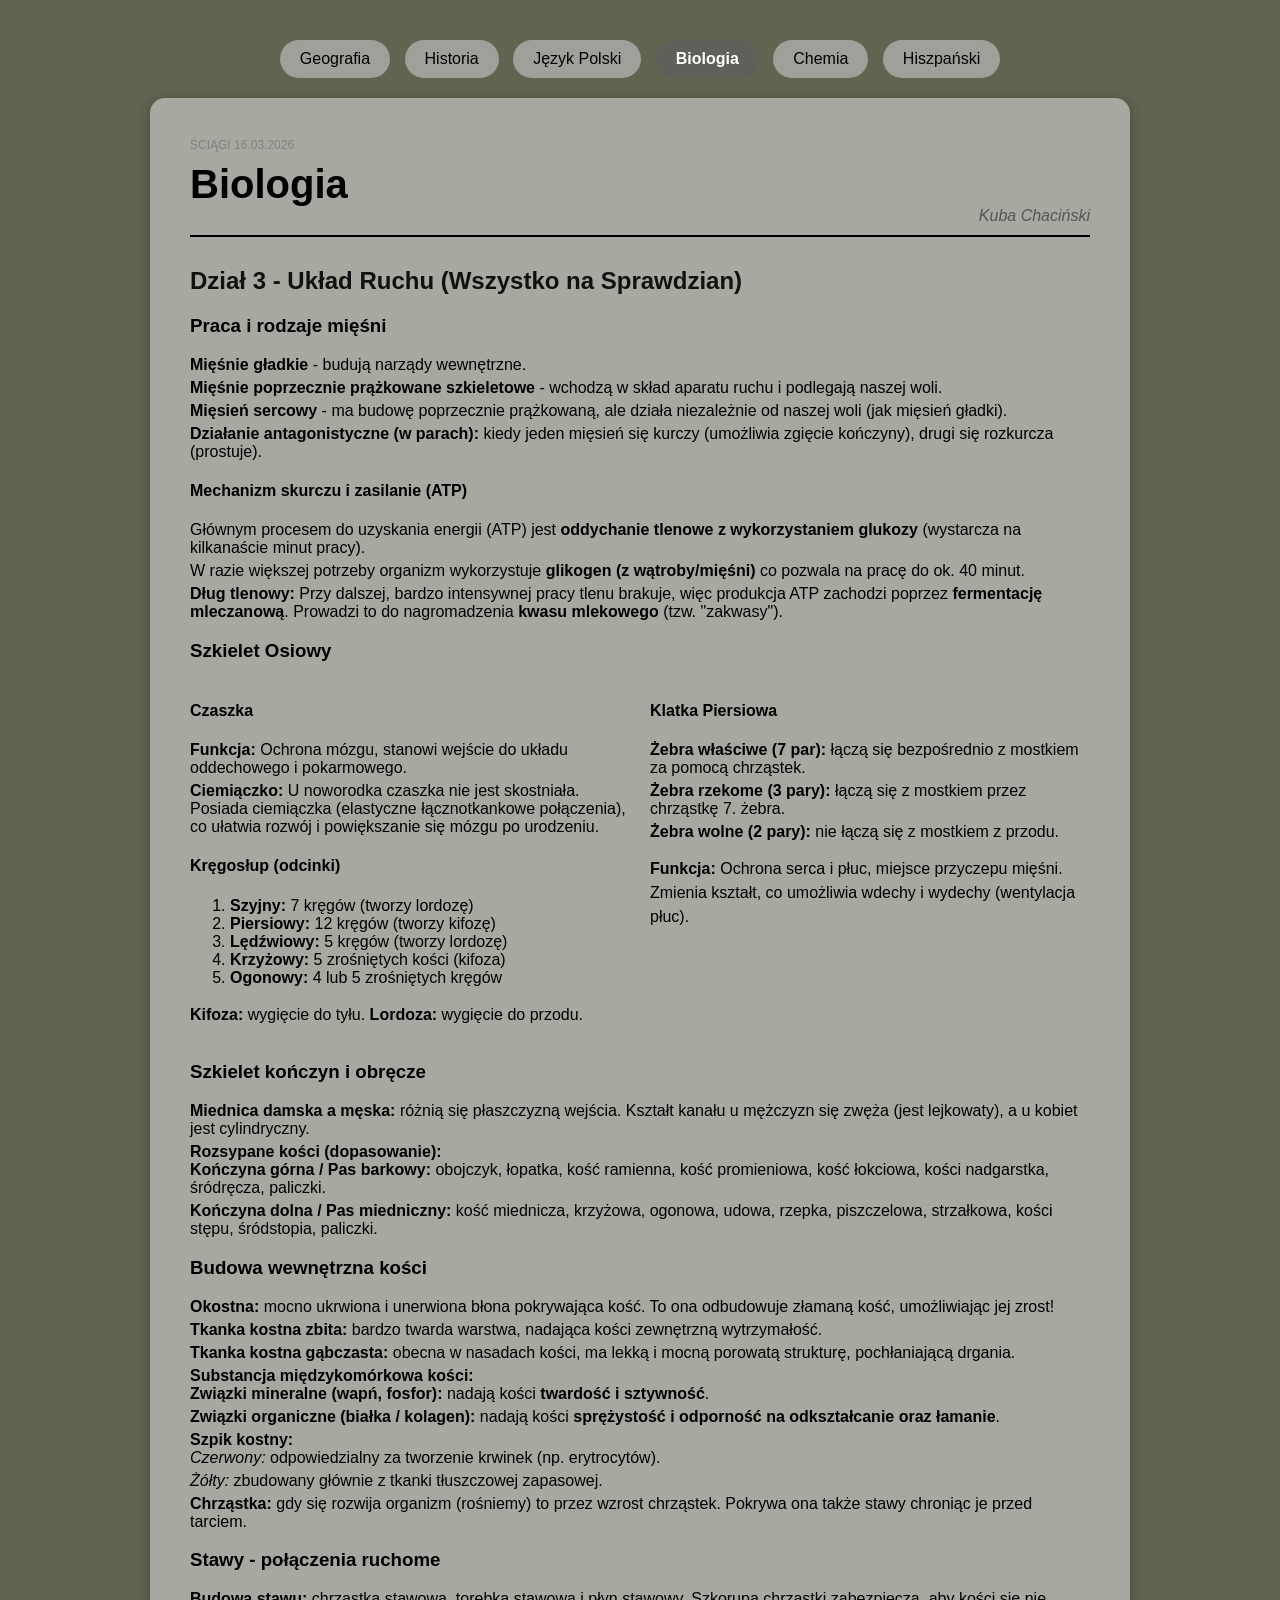
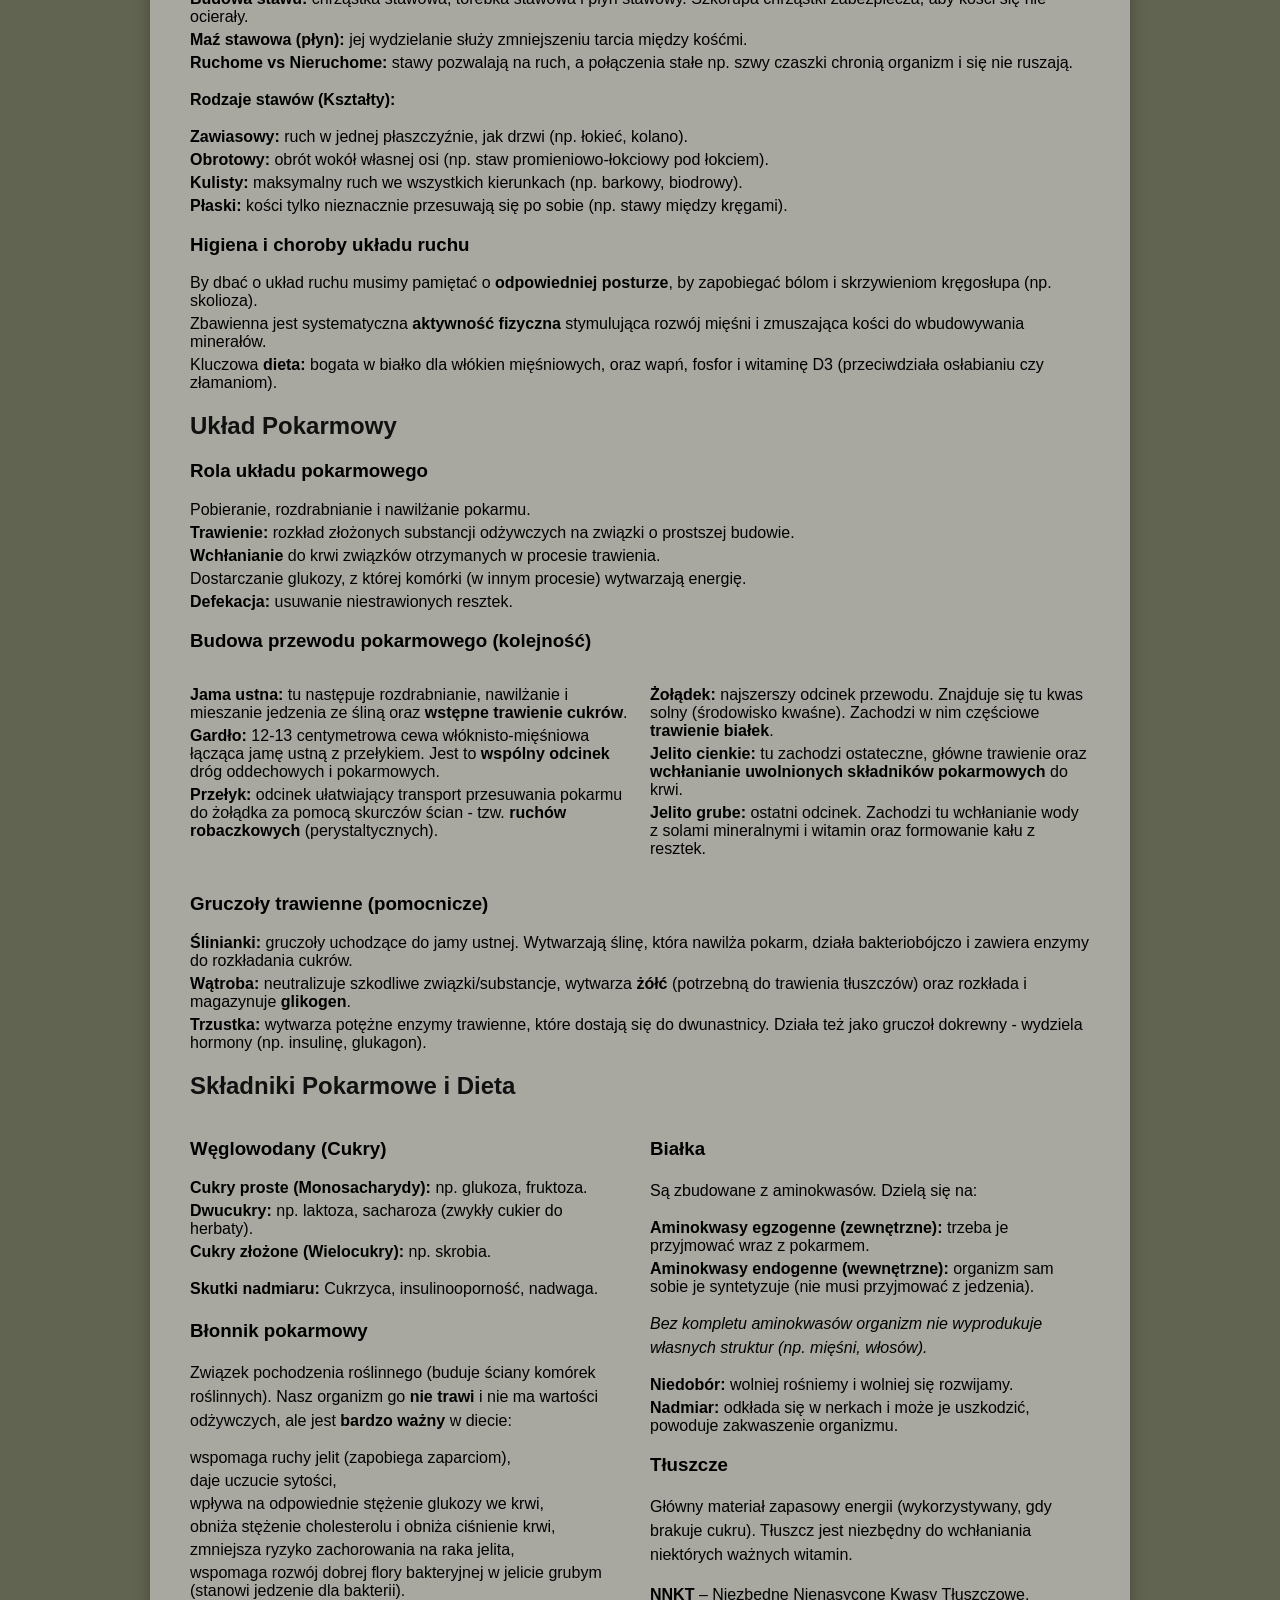
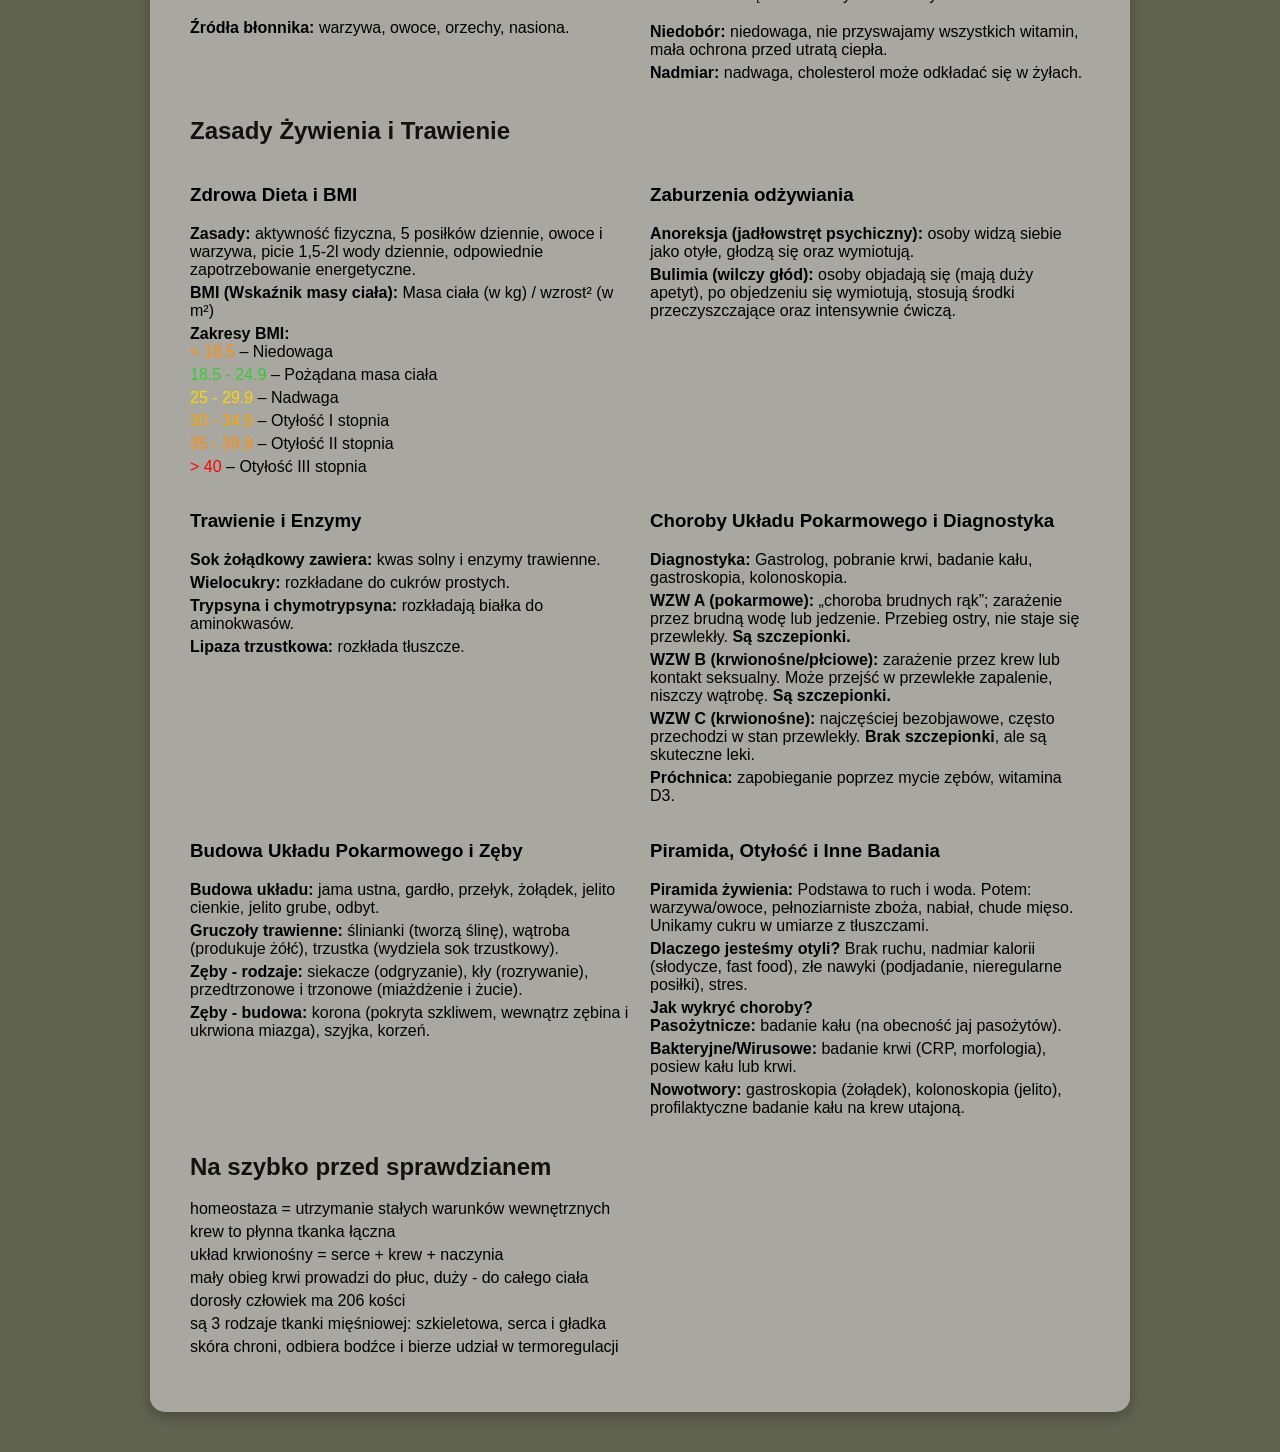
==== commit 87a25398: "dodanie notatek z biologi" ====
--- a/biologia.html
+++ b/biologia.html
@@ -14,7 +14,7 @@
       <a href="polski.html">Język Polski</a>
       <a href="biologia.html" class="active">Biologia</a>
       <a href="chemia.html">Chemia</a>
-      <a href="hiszpanski.html">Hiszpański</a>
+      <a href="hiszpanski.html">Hiszpański</a>
     </nav>
 
     <div class="paper" contenteditable="true">
@@ -334,6 +334,259 @@
         </section>
 
         <section>
+          <h2>Składniki Pokarmowe i Dieta</h2>
+
+          <div class="two-columns">
+            <div>
+              <h3>Węglowodany (Cukry)</h3>
+              <ul>
+                <li>
+                  <b>Cukry proste (Monosacharydy):</b> np. glukoza, fruktoza.
+                </li>
+                <li>
+                  <b>Dwucukry:</b> np. laktoza, sacharoza (zwykły cukier do
+                  herbaty).
+                </li>
+                <li><b>Cukry złożone (Wielocukry):</b> np. skrobia.</li>
+              </ul>
+              <p>
+                <b>Skutki nadmiaru:</b> Cukrzyca, insulinooporność, nadwaga.
+              </p>
+
+              <h3>Błonnik pokarmowy</h3>
+              <p>
+                Związek pochodzenia roślinnego (buduje ściany komórek
+                roślinnych). Nasz organizm go <b>nie trawi</b> i nie ma wartości
+                odżywczych, ale jest <b>bardzo ważny</b> w diecie:
+              </p>
+              <ul>
+                <li>wspomaga ruchy jelit (zapobiega zaparciom),</li>
+                <li>daje uczucie sytości,</li>
+                <li>wpływa na odpowiednie stężenie glukozy we krwi,</li>
+                <li>obniża stężenie cholesterolu i obniża ciśnienie krwi,</li>
+                <li>zmniejsza ryzyko zachorowania na raka jelita,</li>
+                <li>
+                  wspomaga rozwój dobrej flory bakteryjnej w jelicie grubym
+                  (stanowi jedzenie dla bakterii).
+                </li>
+              </ul>
+              <p><b>Źródła błonnika:</b> warzywa, owoce, orzechy, nasiona.</p>
+            </div>
+
+            <div>
+              <h3>Białka</h3>
+              <p>Są zbudowane z aminokwasów. Dzielą się na:</p>
+              <ul>
+                <li>
+                  <b>Aminokwasy egzogenne (zewnętrzne):</b> trzeba je przyjmować
+                  wraz z pokarmem.
+                </li>
+                <li>
+                  <b>Aminokwasy endogenne (wewnętrzne):</b> organizm sam sobie
+                  je syntetyzuje (nie musi przyjmować z jedzenia).
+                </li>
+              </ul>
+              <p>
+                <i
+                  >Bez kompletu aminokwasów organizm nie wyprodukuje własnych
+                  struktur (np. mięśni, włosów).</i
+                >
+              </p>
+              <ul>
+                <li>
+                  <b>Niedobór:</b> wolniej rośniemy i wolniej się rozwijamy.
+                </li>
+                <li>
+                  <b>Nadmiar:</b> odkłada się w nerkach i może je uszkodzić,
+                  powoduje zakwaszenie organizmu.
+                </li>
+              </ul>
+
+              <h3>Tłuszcze</h3>
+              <p>
+                Główny materiał zapasowy energii (wykorzystywany, gdy brakuje
+                cukru). Tłuszcz jest niezbędny do wchłaniania niektórych ważnych
+                witamin.
+              </p>
+              <p><b>NNKT</b> – Niezbędne Nienasycone Kwasy Tłuszczowe.</p>
+              <ul>
+                <li>
+                  <b>Niedobór:</b> niedowaga, nie przyswajamy wszystkich
+                  witamin, mała ochrona przed utratą ciepła.
+                </li>
+                <li>
+                  <b>Nadmiar:</b> nadwaga, cholesterol może odkładać się w
+                  żyłach.
+                </li>
+              </ul>
+            </div>
+          </div>
+        </section>
+
+        <section>
+          <h2>Zasady Żywienia i Trawienie</h2>
+          <div class="two-columns">
+            <div>
+              <h3>Zdrowa Dieta i BMI</h3>
+              <ul>
+                <li>
+                  <b>Zasady:</b> aktywność fizyczna, 5 posiłków dziennie, owoce
+                  i warzywa, picie 1,5-2l wody dziennie, odpowiednie
+                  zapotrzebowanie energetyczne.
+                </li>
+                <li>
+                  <b>BMI (Wskaźnik masy ciała):</b> Masa ciała (w kg) / wzrost²
+                  (w m²)
+                </li>
+                <li>
+                  <b>Zakresy BMI:</b>
+                  <ul>
+                    <li>
+                      <span style="color: darkorange">&lt; 18.5</span> –
+                      Niedowaga
+                    </li>
+                    <li>
+                      <span style="color: limegreen">18.5 - 24.9</span> –
+                      Pożądana masa ciała
+                    </li>
+                    <li>
+                      <span style="color: gold">25 - 29.9</span> – Nadwaga
+                    </li>
+                    <li>
+                      <span style="color: orange">30 - 34.9</span> – Otyłość I
+                      stopnia
+                    </li>
+                    <li>
+                      <span style="color: darkorange">35 - 39.9</span> – Otyłość
+                      II stopnia
+                    </li>
+                    <li>
+                      <span style="color: red">&gt; 40</span> – Otyłość III
+                      stopnia
+                    </li>
+                  </ul>
+                </li>
+              </ul>
+            </div>
+            <div>
+              <h3>Zaburzenia odżywiania</h3>
+              <ul>
+                <li>
+                  <b>Anoreksja (jadłowstręt psychiczny):</b> osoby widzą siebie
+                  jako otyłe, głodzą się oraz wymiotują.
+                </li>
+                <li>
+                  <b>Bulimia (wilczy głód):</b> osoby objadają się (mają duży
+                  apetyt), po objedzeniu się wymiotują, stosują środki
+                  przeczyszczające oraz intensywnie ćwiczą.
+                </li>
+              </ul>
+            </div>
+          </div>
+
+          <div class="two-columns">
+            <div>
+              <h3>Trawienie i Enzymy</h3>
+              <ul>
+                <li>
+                  <b>Sok żołądkowy zawiera:</b> kwas solny i enzymy trawienne.
+                </li>
+                <li><b>Wielocukry:</b> rozkładane do cukrów prostych.</li>
+                <li>
+                  <b>Trypsyna i chymotrypsyna:</b> rozkładają białka do
+                  aminokwasów.
+                </li>
+                <li><b>Lipaza trzustkowa:</b> rozkłada tłuszcze.</li>
+              </ul>
+            </div>
+            <div>
+              <h3>Choroby Układu Pokarmowego i Diagnostyka</h3>
+              <ul>
+                <li>
+                  <b>Diagnostyka:</b> Gastrolog, pobranie krwi, badanie kału,
+                  gastroskopia, kolonoskopia.
+                </li>
+                <li>
+                  <b>WZW A (pokarmowe):</b> „choroba brudnych rąk”; zarażenie
+                  przez brudną wodę lub jedzenie. Przebieg ostry, nie staje się
+                  przewlekły. <b>Są szczepionki.</b>
+                </li>
+                <li>
+                  <b>WZW B (krwionośne/płciowe):</b> zarażenie przez krew lub
+                  kontakt seksualny. Może przejść w przewlekłe zapalenie,
+                  niszczy wątrobę. <b>Są szczepionki.</b>
+                </li>
+                <li>
+                  <b>WZW C (krwionośne):</b> najczęściej bezobjawowe, często
+                  przechodzi w stan przewlekły. <b>Brak szczepionki</b>, ale są
+                  skuteczne leki.
+                </li>
+                <li>
+                  <b>Próchnica:</b> zapobieganie poprzez mycie zębów, witamina
+                  D3.
+                </li>
+              </ul>
+            </div>
+          </div>
+
+          <div class="two-columns">
+            <div>
+              <h3>Budowa Układu Pokarmowego i Zęby</h3>
+              <ul>
+                <li>
+                  <b>Budowa układu:</b> jama ustna, gardło, przełyk, żołądek,
+                  jelito cienkie, jelito grube, odbyt.
+                </li>
+                <li>
+                  <b>Gruczoły trawienne:</b> ślinianki (tworzą ślinę), wątroba
+                  (produkuje żółć), trzustka (wydziela sok trzustkowy).
+                </li>
+                <li>
+                  <b>Zęby - rodzaje:</b> siekacze (odgryzanie), kły
+                  (rozrywanie), przedtrzonowe i trzonowe (miażdżenie i żucie).
+                </li>
+                <li>
+                  <b>Zęby - budowa:</b> korona (pokryta szkliwem, wewnątrz
+                  zębina i ukrwiona miazga), szyjka, korzeń.
+                </li>
+              </ul>
+            </div>
+            <div>
+              <h3>Piramida, Otyłość i Inne Badania</h3>
+              <ul>
+                <li>
+                  <b>Piramida żywienia:</b> Podstawa to ruch i woda. Potem:
+                  warzywa/owoce, pełnoziarniste zboża, nabiał, chude mięso.
+                  Unikamy cukru w umiarze z tłuszczami.
+                </li>
+                <li>
+                  <b>Dlaczego jesteśmy otyli?</b> Brak ruchu, nadmiar kalorii
+                  (słodycze, fast food), złe nawyki (podjadanie, nieregularne
+                  posiłki), stres.
+                </li>
+                <li>
+                  <b>Jak wykryć choroby?</b>
+                  <ul>
+                    <li>
+                      <b>Pasożytnicze:</b> badanie kału (na obecność jaj
+                      pasożytów).
+                    </li>
+                    <li>
+                      <b>Bakteryjne/Wirusowe:</b> badanie krwi (CRP,
+                      morfologia), posiew kału lub krwi.
+                    </li>
+                    <li>
+                      <b>Nowotwory:</b> gastroskopia (żołądek), kolonoskopia
+                      (jelito), profilaktyczne badanie kału na krew utajoną.
+                    </li>
+                  </ul>
+                </li>
+              </ul>
+            </div>
+          </div>
+        </section>
+
+        <section>
           <h2>Na szybko przed sprawdzianem</h2>
           <ul>
             <li>homeostaza = utrzymanie stałych warunków wewnętrznych</li>
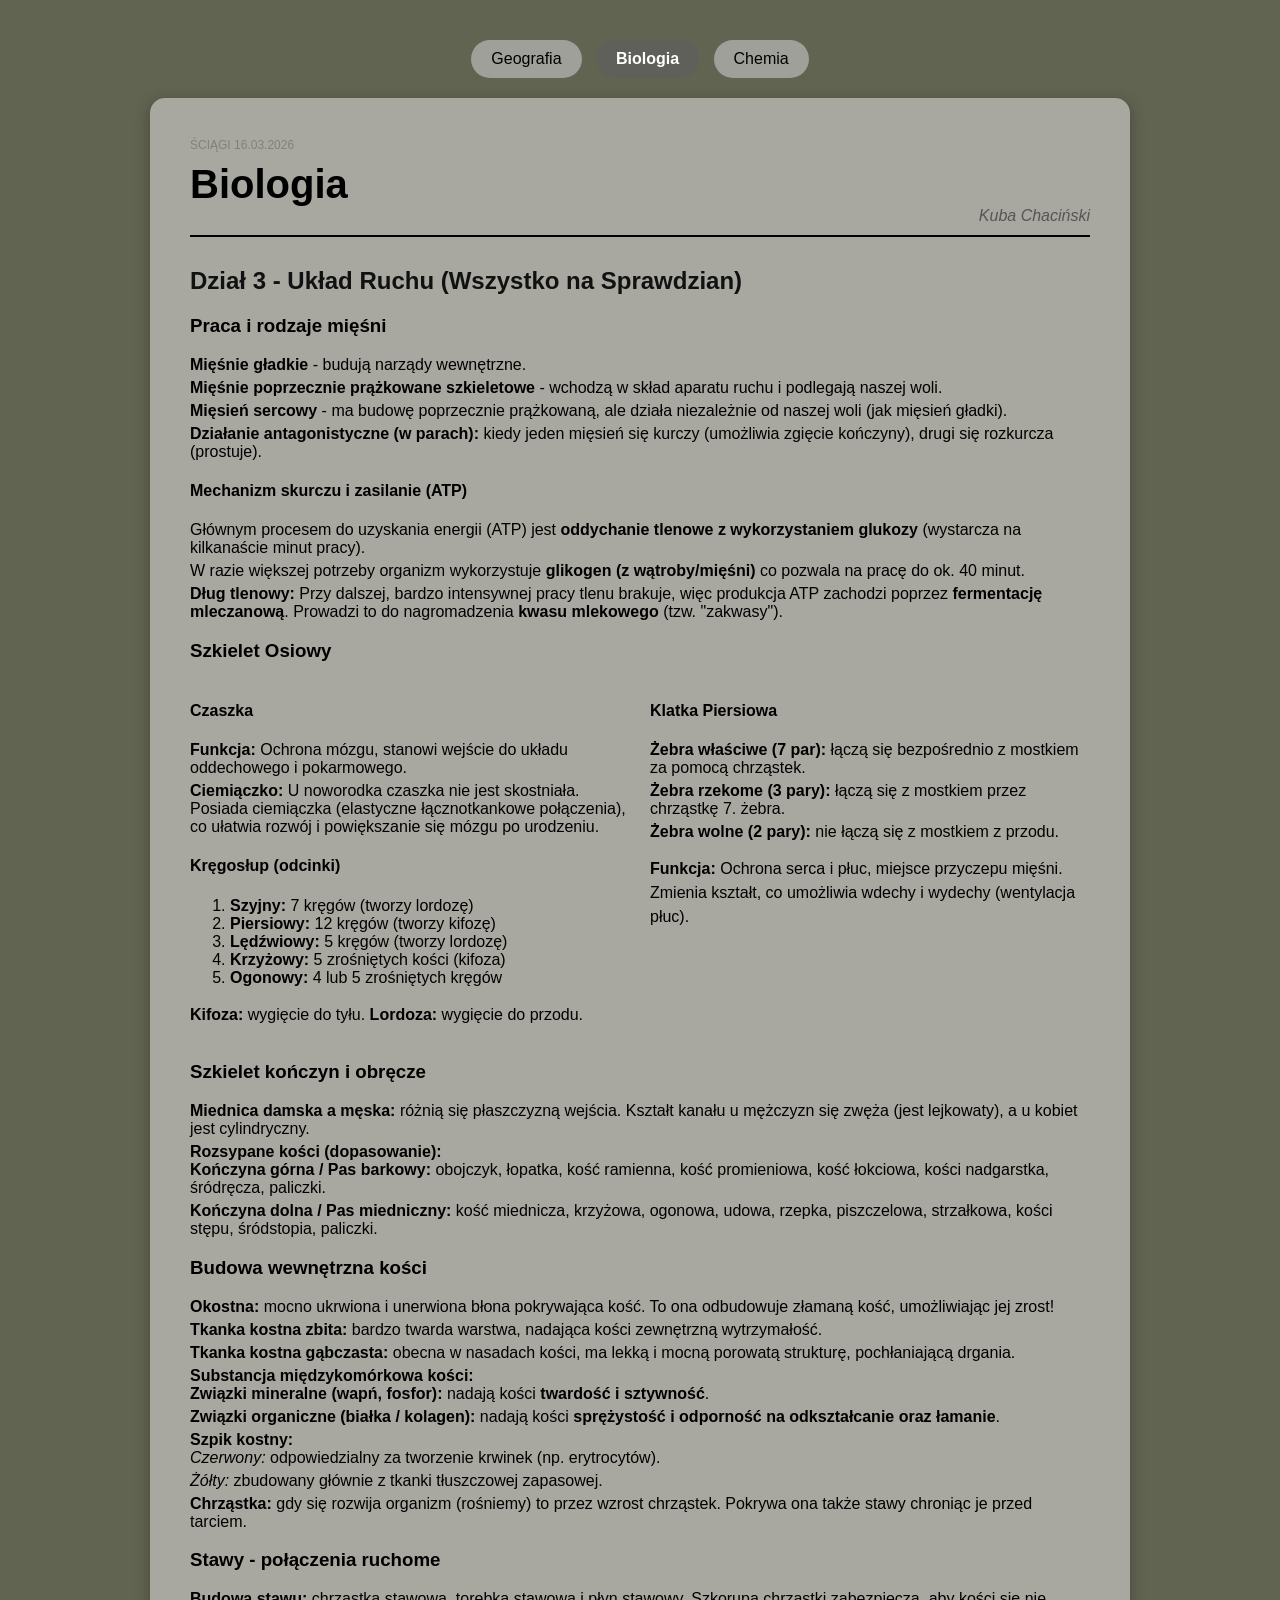
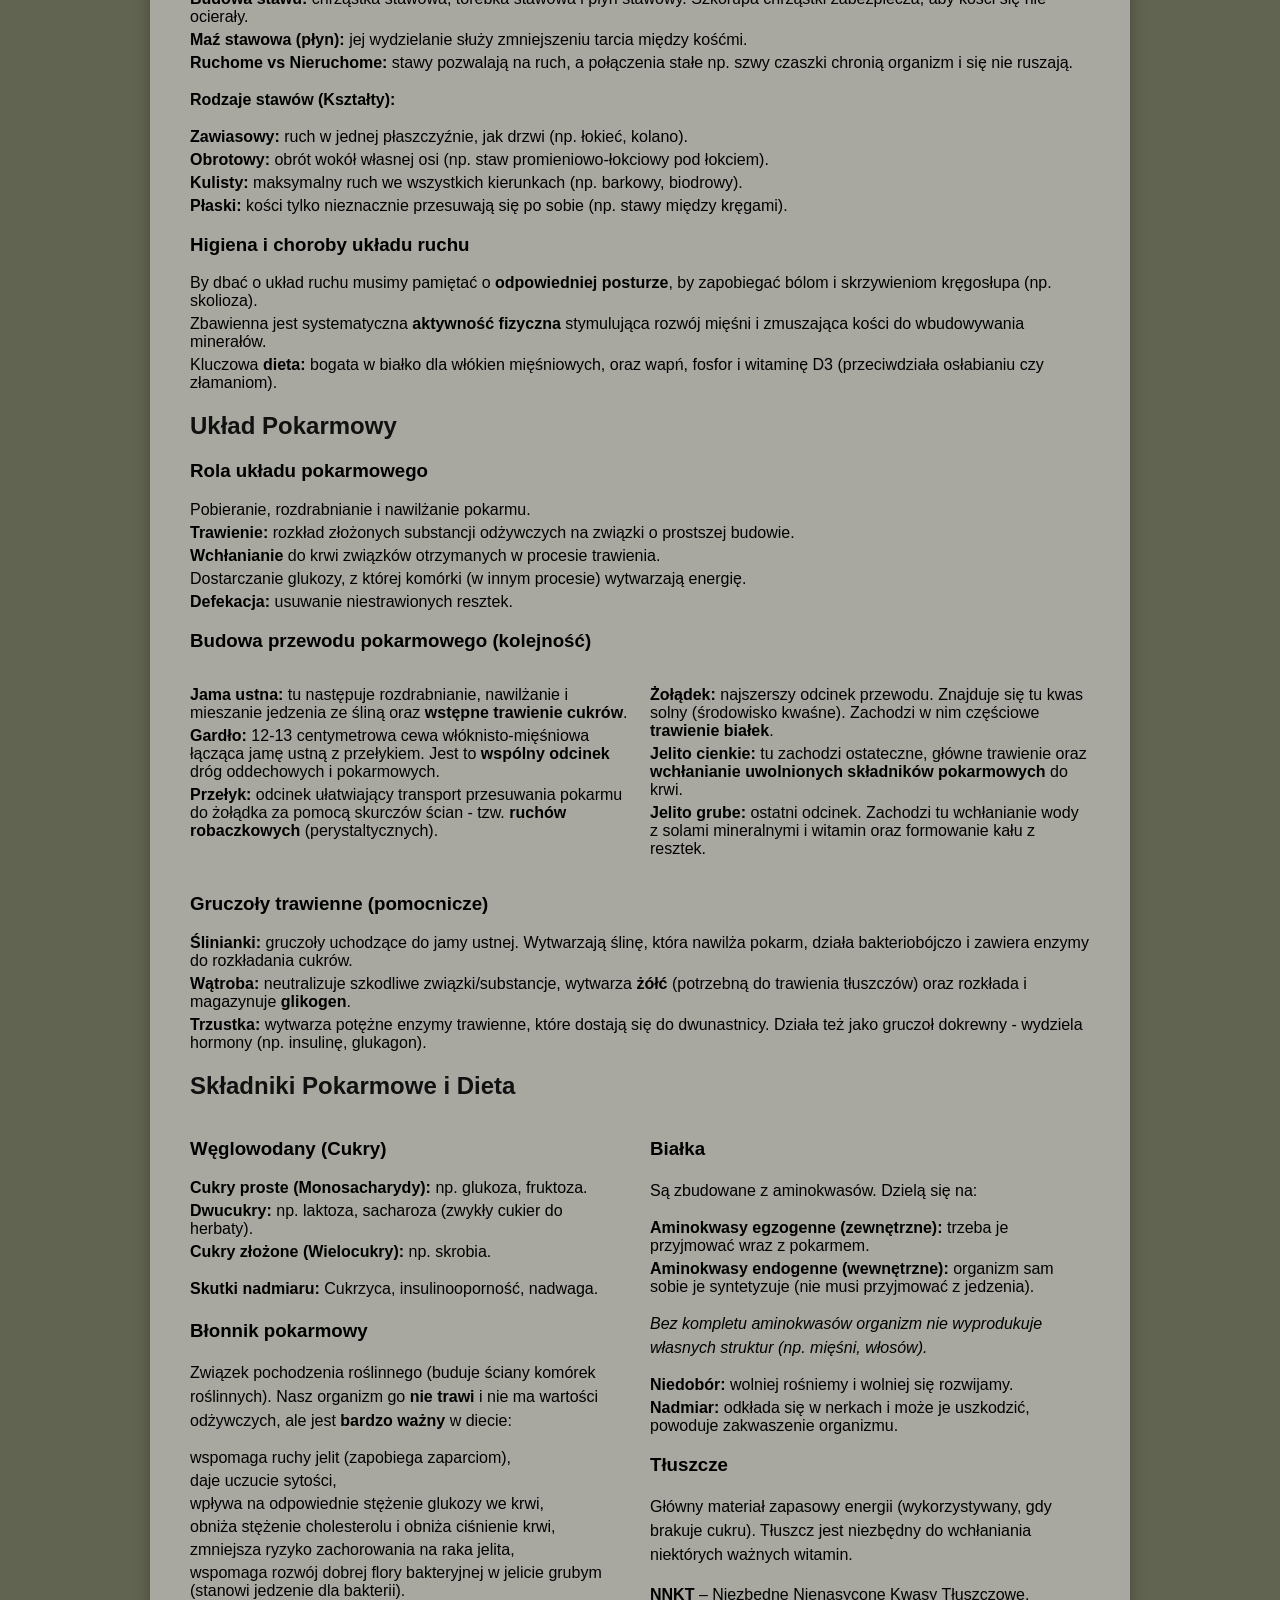
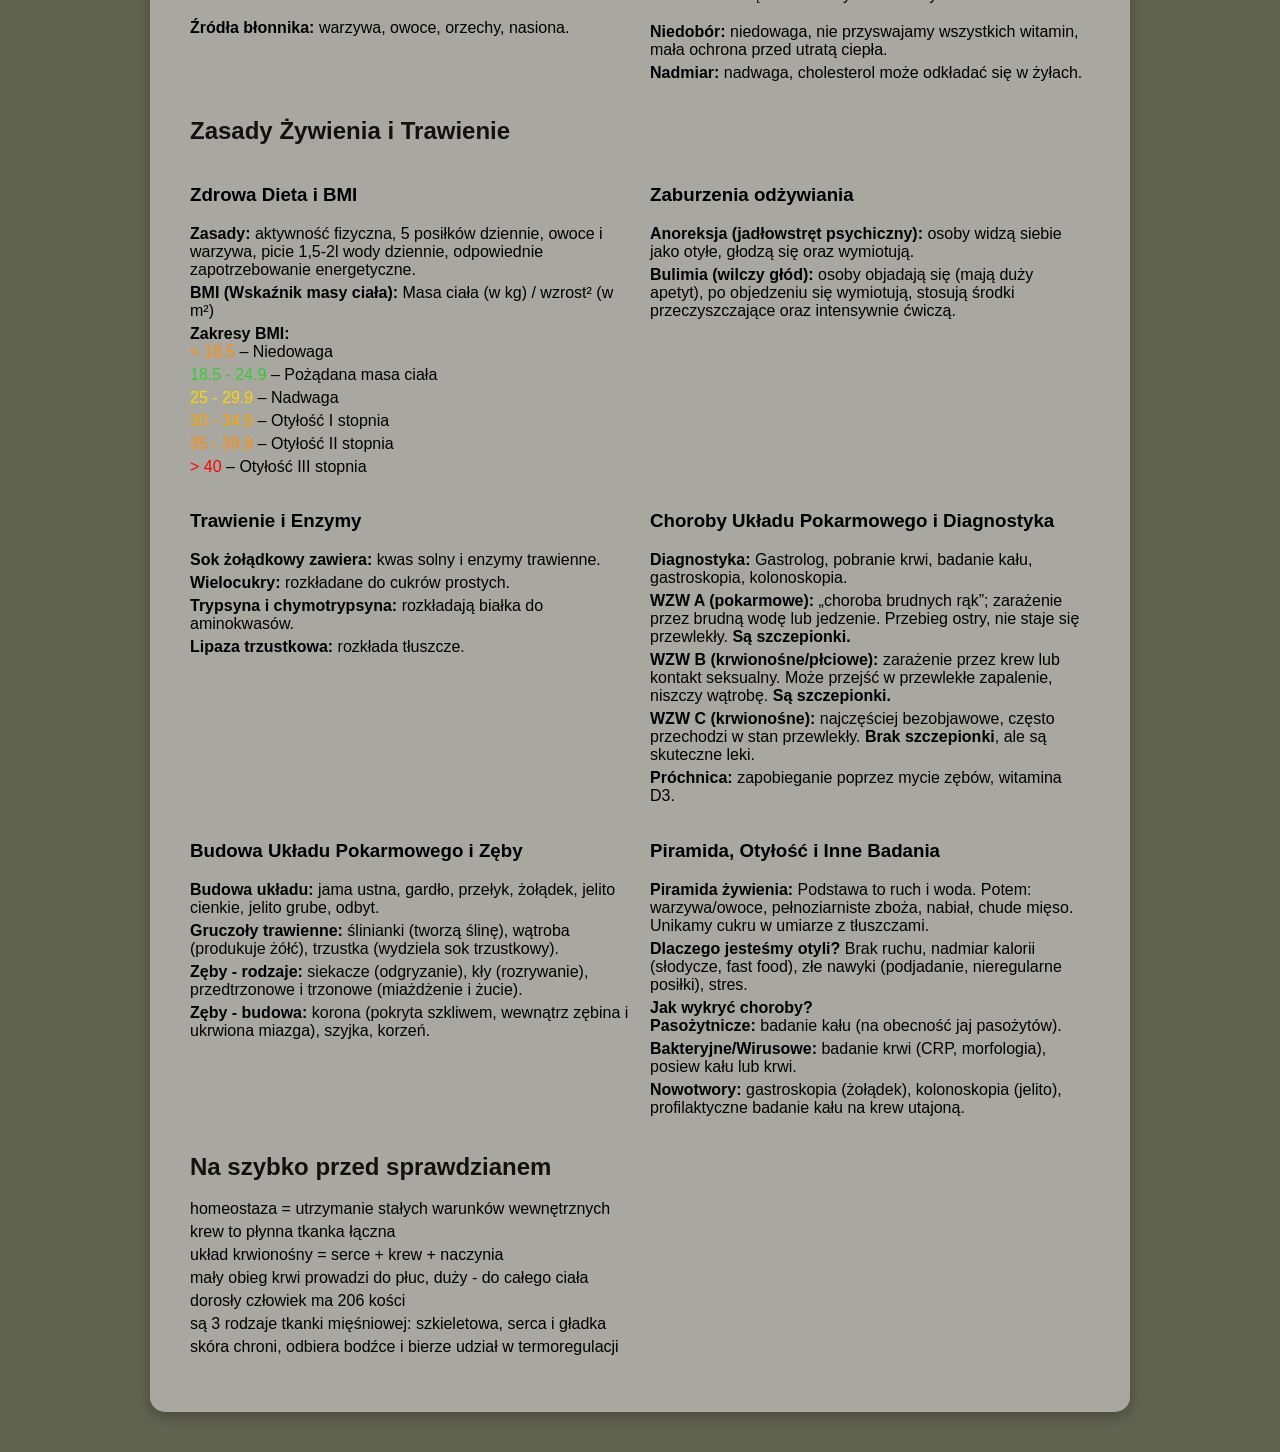
==== commit 9305e9b0: "geografia" ====
--- a/biologia.html
+++ b/biologia.html
@@ -10,11 +10,8 @@
   <body>
     <nav class="subject-nav">
       <a href="index.html">Geografia</a>
-      <a href="historia.html">Historia</a>
-      <a href="polski.html">Język Polski</a>
       <a href="biologia.html" class="active">Biologia</a>
       <a href="chemia.html">Chemia</a>
-      <a href="hiszpanski.html">Hiszpański</a>
     </nav>
 
     <div class="paper" contenteditable="true">
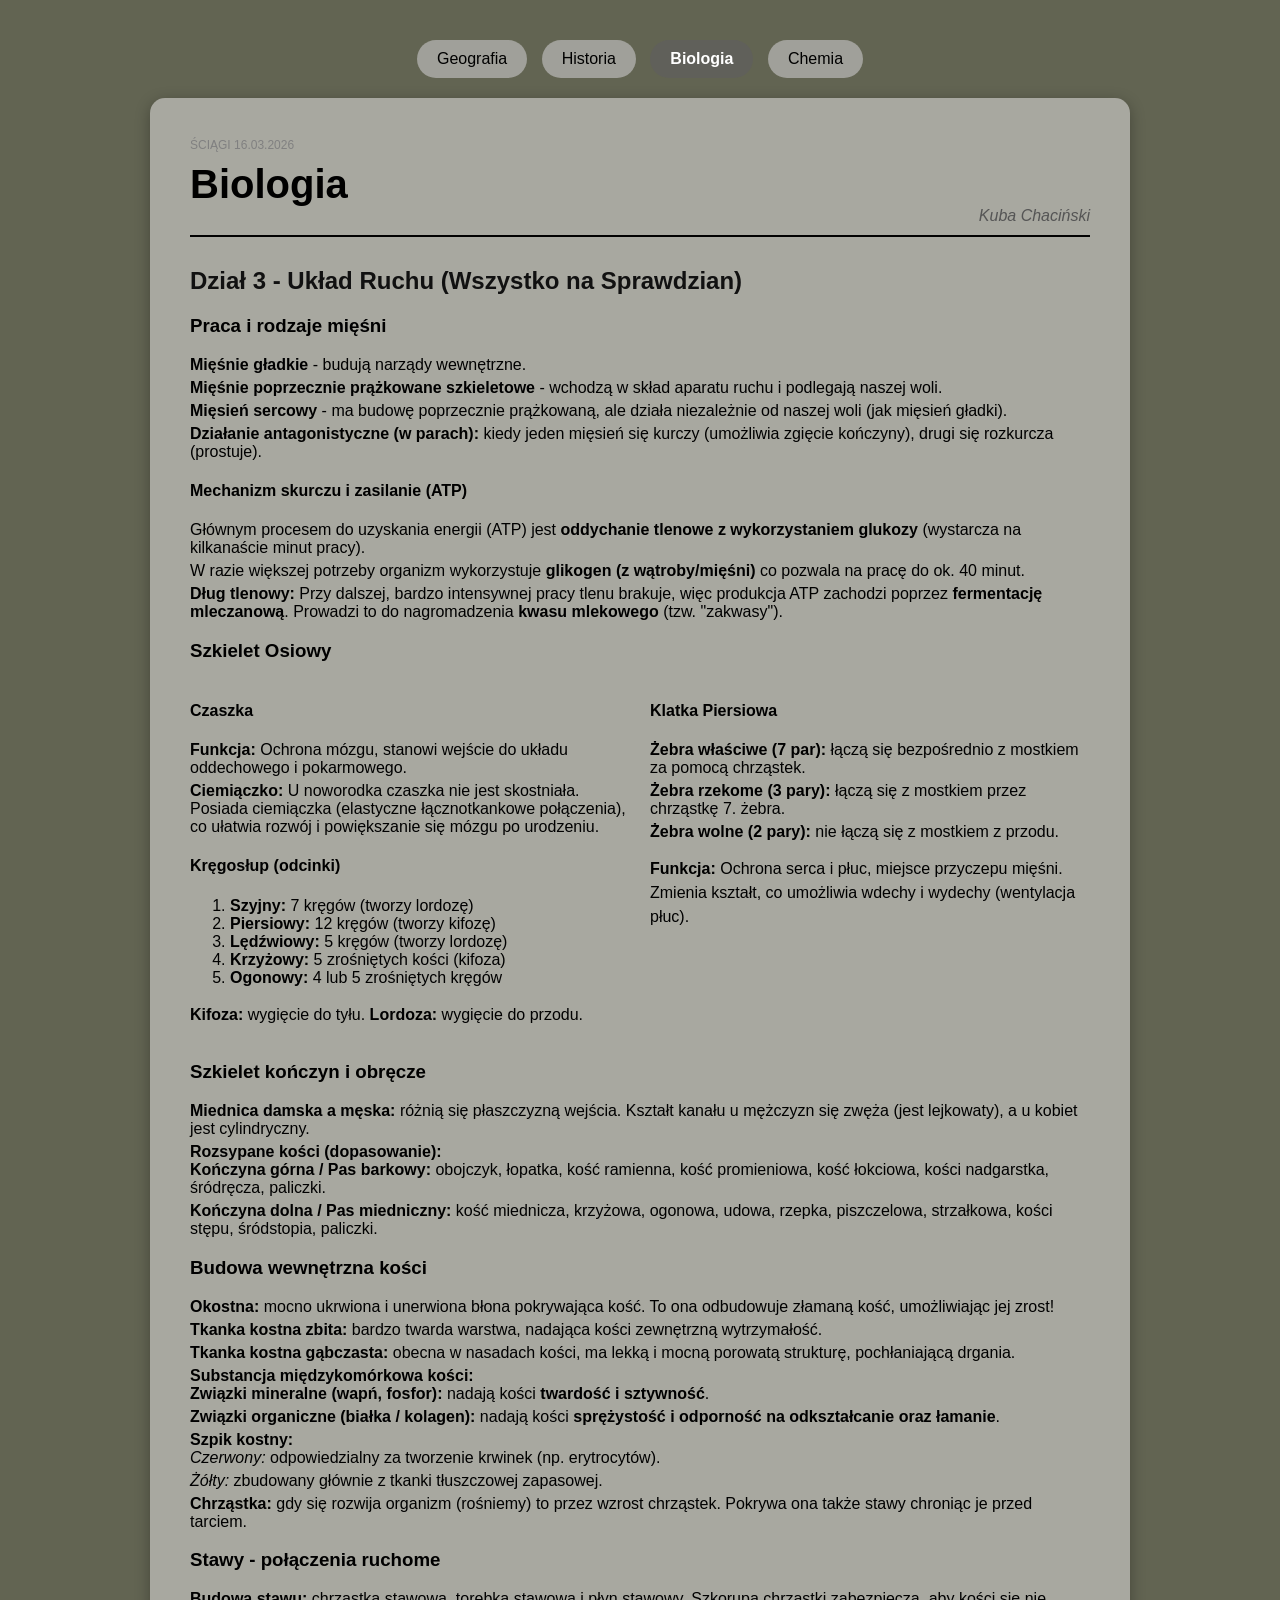
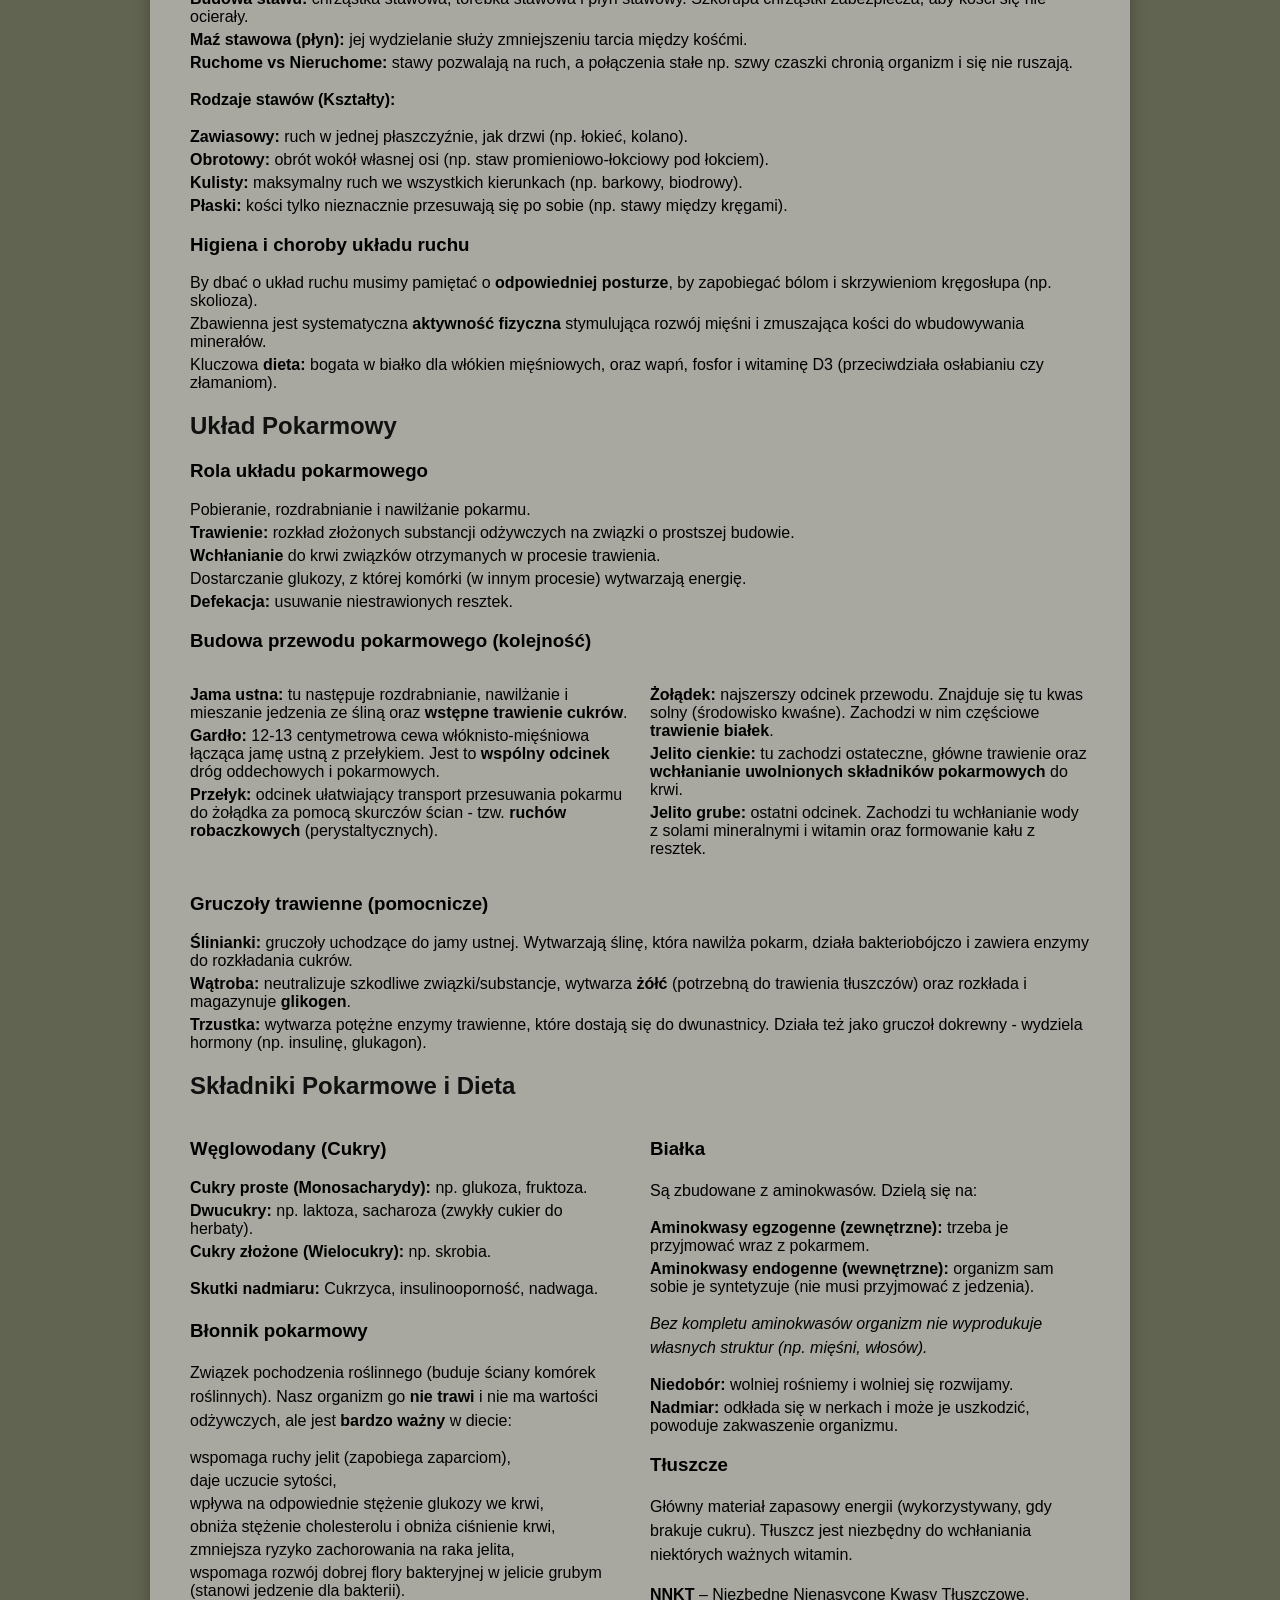
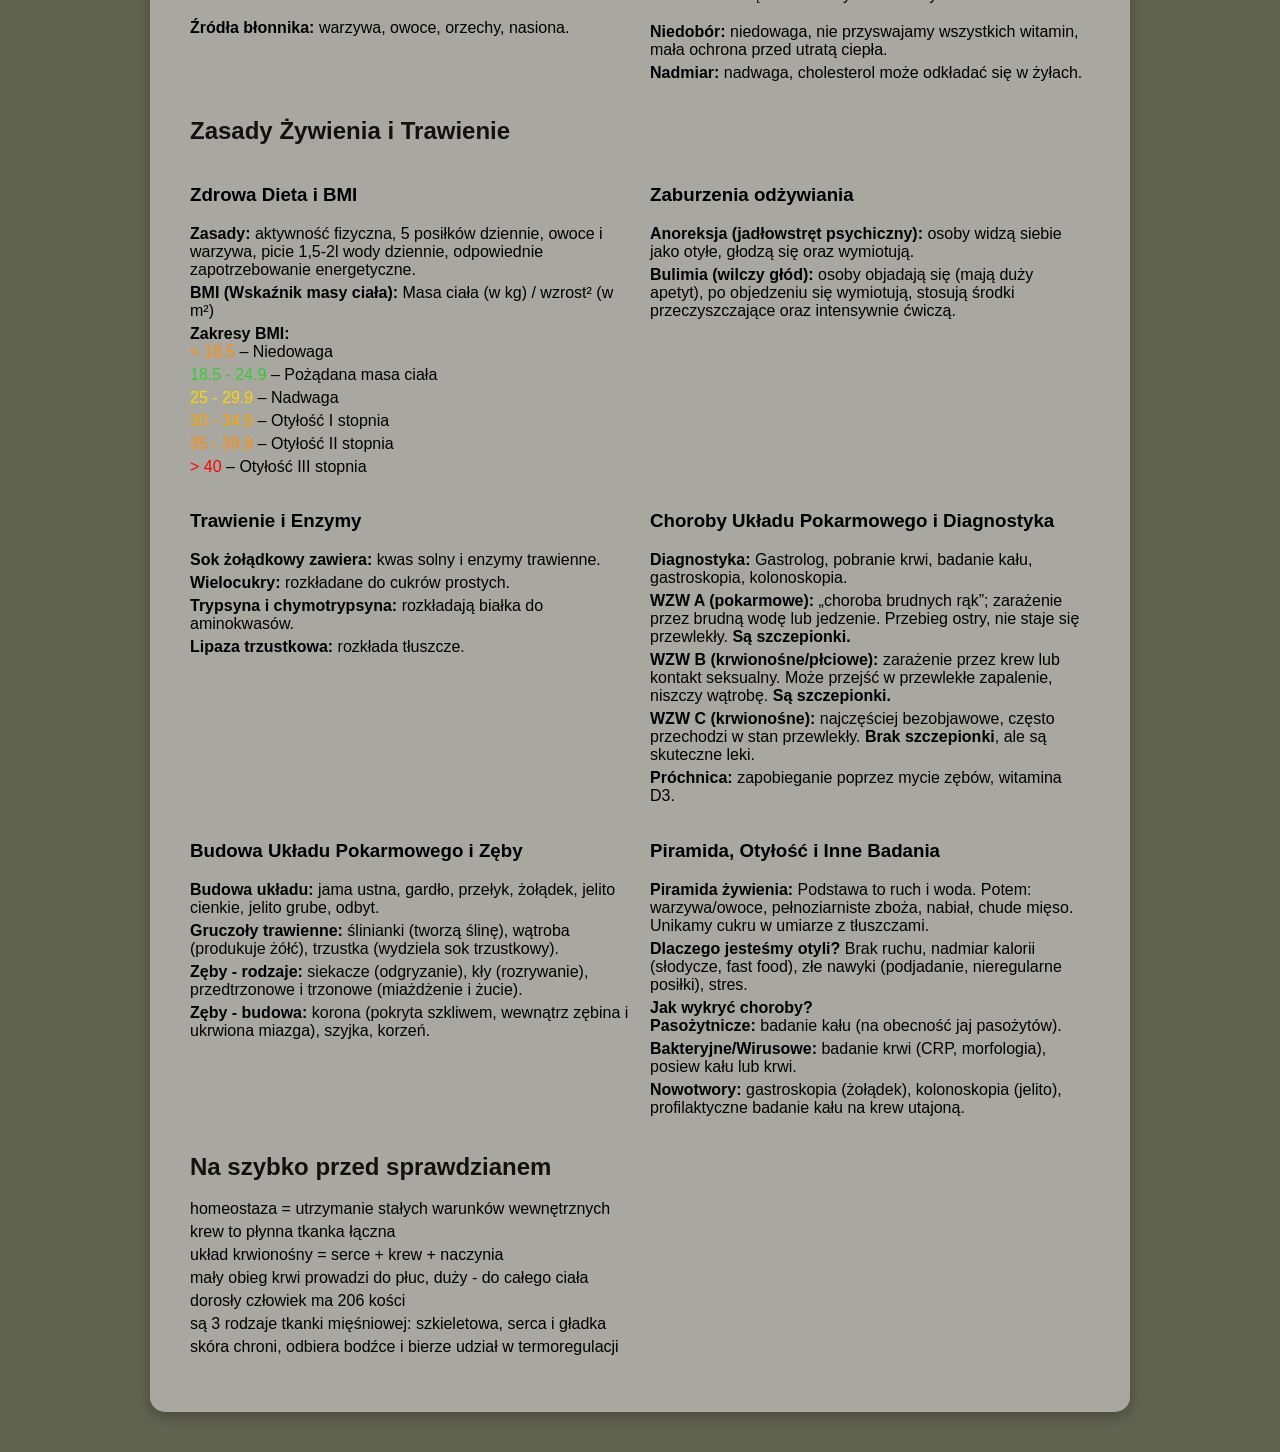
==== commit 44c559af: "dodanie histori" ====
--- a/biologia.html
+++ b/biologia.html
@@ -10,6 +10,7 @@
   <body>
     <nav class="subject-nav">
       <a href="index.html">Geografia</a>
+      <a href="historia.html">Historia</a>
       <a href="biologia.html" class="active">Biologia</a>
       <a href="chemia.html">Chemia</a>
     </nav>
